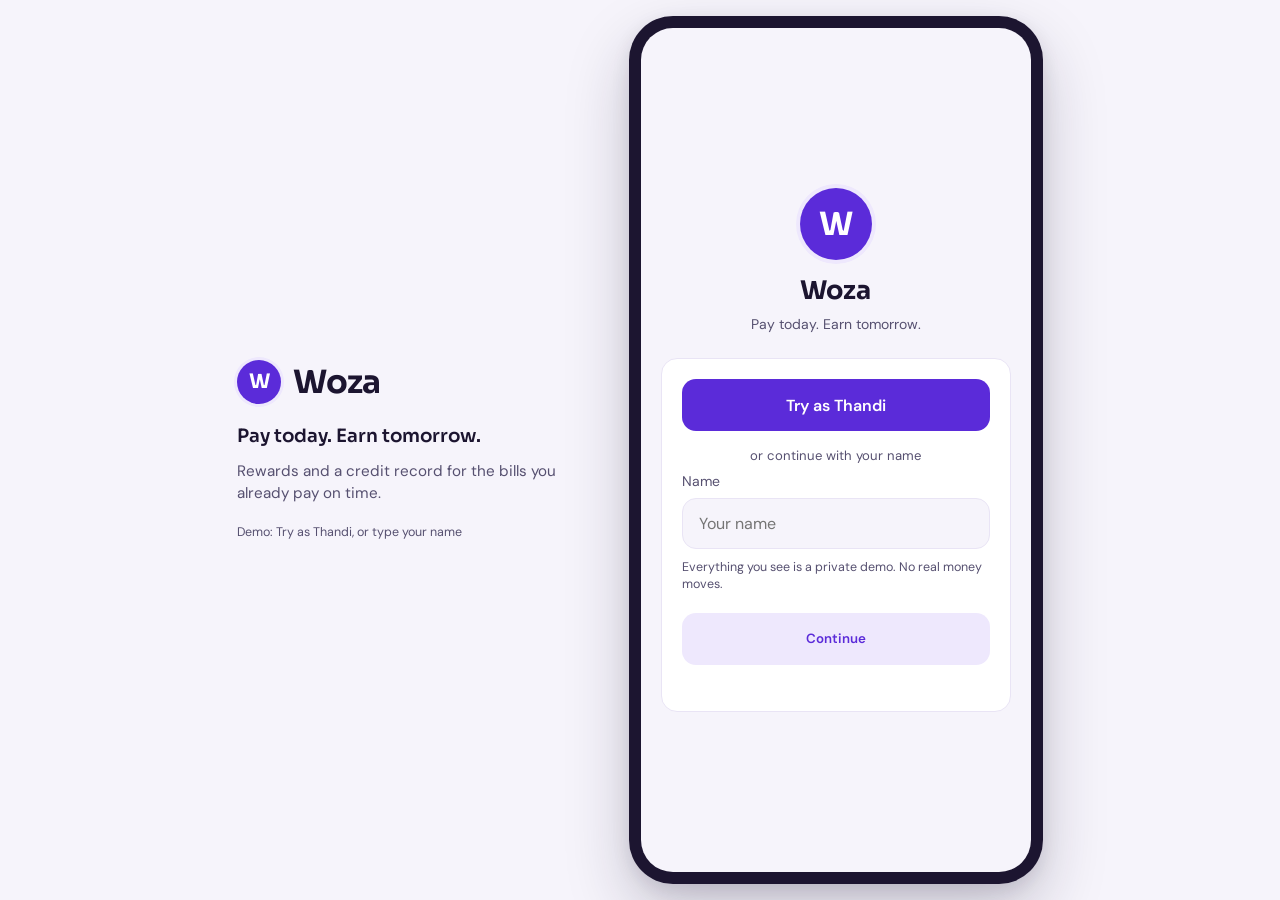
==== static/index.html @ ab36f5f5 "polish: red ticket banner for My vouchers Make redeemed rewards feel like something you want to keep" ====
<!DOCTYPE html>
<html lang="en">
<head>
  <meta charset="UTF-8" />
  <meta name="viewport" content="width=device-width, initial-scale=1, viewport-fit=cover" />
  <meta name="theme-color" content="#5B2BD9" />
  <meta name="apple-mobile-web-app-capable" content="yes" />
  <meta name="mobile-web-app-capable" content="yes" />
  <meta name="apple-mobile-web-app-status-bar-style" content="black-translucent" />
  <meta name="apple-mobile-web-app-title" content="Woza" />
  <link rel="apple-touch-icon" href="/static/icon-192.png" />
  <link rel="apple-touch-startup-image" href="/static/splash.png" />
  <title>Woza</title>
  <meta name="description" content="Rewards and a credit record for the bills you already pay on time." />
  <meta property="og:type" content="website" />
  <meta property="og:url" content="https://woza-rewards.onrender.com" />
  <meta property="og:title" content="Woza - Pay today. Earn tomorrow." />
  <meta property="og:description" content="Rewards and a credit record for the bills you already pay on time." />
  <meta property="og:image" content="https://woza-rewards.onrender.com/static/og.jpg?v=3" />
  <meta property="og:image:type" content="image/jpeg" />
  <meta property="og:image:width" content="1200" />
  <meta property="og:image:height" content="630" />
  <meta name="twitter:card" content="summary_large_image" />
  <meta name="twitter:title" content="Woza - Pay today. Earn tomorrow." />
  <meta name="twitter:description" content="Rewards and a credit record for the bills you already pay on time." />
  <meta name="twitter:image" content="https://woza-rewards.onrender.com/static/og.jpg?v=3" />
  <link rel="manifest" href="/static/manifest.json" />
  <link rel="icon" href="/static/icon.svg" type="image/svg+xml" />
  <link rel="icon" href="/static/icon-192.png" type="image/png" sizes="192x192" />
  <link rel="preconnect" href="https://fonts.googleapis.com" />
  <link rel="preconnect" href="https://fonts.gstatic.com" crossorigin />
  <link rel="stylesheet" href="https://fonts.googleapis.com/css2?family=DM+Sans:wght@400;500;600&family=Sora:wght@600;700&display=swap" media="print" onload="this.media='all'" />
  <noscript><link rel="stylesheet" href="https://fonts.googleapis.com/css2?family=DM+Sans:wght@400;500;600&family=Sora:wght@600;700&display=swap" /></noscript>
  <link rel="stylesheet" href="/static/woza-card.css?v=30" />
  <style>
    :root {
      --bg: #F6F4FB;
      --surface: #FFFFFF;
      --ink: #1C1530;
      --muted: #565070;
      --line: #E9E4F5;
      --primary: #5B2BD9;
      --primary-soft: #EEE8FD;
      --hero-from: #2A1458;
      --hero-to: #4A1FA8;
      --gold: #C9A24A;
      --verified: #1F9D63;
      --nav-h: 64px;
      --safe-b: env(safe-area-inset-bottom, 0px);
      --t-fast: 150ms;
      --t-base: 400ms;
      --t-slow: 900ms;
      --t-press: 80ms;
      --t-release: 260ms;
      --t-ripple: 450ms;
      --t-flip: 600ms;
      --t-sweep: 700ms;
      --t-score: 600ms;
      --ease-out: cubic-bezier(0.22, 1, 0.36, 1);
      --ease-in-out: cubic-bezier(0.45, 0, 0.55, 1);
      --ease-spring: cubic-bezier(0.34, 1.56, 0.64, 1);
    }
    * { box-sizing: border-box; margin: 0; padding: 0; }
    html, body { height: 100%; }
    body {
      font-family: "DM Sans", system-ui, sans-serif;
      background: var(--bg);
      color: var(--ink);
      -webkit-tap-highlight-color: transparent;
    }
    .font-num { font-family: "Sora", sans-serif; font-weight: 700; font-variant-numeric: tabular-nums; letter-spacing: -0.045em; }
    .phone {
      max-width: 390px; min-height: 100%; margin: 0 auto; position: relative;
      padding-bottom: calc(var(--nav-h) + var(--safe-b) + 12px);
    }
    .hidden { display: none !important; }
    button { font-family: inherit; cursor: pointer; border: none; background: none; color: inherit; }
    .screen { padding: 20px 20px 8px; }
    .section { margin-bottom: 24px; }
    .login-wrap {
      min-height: 100vh; display: flex; flex-direction: column; justify-content: center;
      padding: 32px 20px; max-width: 390px; margin: 0 auto;
    }
    .login-card {
      background: var(--surface); border-radius: 16px; padding: 20px;
      border: 1px solid var(--line);
    }
    label { display: block; font-size: 0.875rem; color: var(--muted); margin-bottom: 8px; }
    input[type=tel], input[type=number], input[type=text] {
      width: 100%; padding: 14px 16px; border-radius: 14px;
      border: 1px solid var(--line); background: var(--bg); color: var(--ink);
      font-size: 1rem; font-family: inherit;
    }
    .login-brand { text-align: center; margin-bottom: 8px; }
    .login-mark {
      width: 72px; height: 72px; border-radius: 50%;
      background: var(--primary); color: #fff;
      display: flex; align-items: center; justify-content: center;
      margin: 0 auto 14px;
      box-shadow: 0 0 0 4px var(--primary-soft);
    }
    .login-mark span {
      font-family: "Sora", sans-serif; font-weight: 700; font-size: 2rem; line-height: 1;
    }
    .login-wordmark {
      font-family: "Sora", sans-serif; font-weight: 700; font-size: 1.6rem;
    }
    .login-slogan { text-align: center; }
    .btn-primary {
      width: 100%; height: 52px; margin-top: 12px;
      background: var(--primary); color: #fff; border-radius: 14px;
      font-weight: 600; font-size: 1rem;
    }
    .btn-primary:disabled { opacity: 0.45; pointer-events: none; }
    .btn-primary:active, .btn-primary.is-press { background: #5428C8; }
    .btn-secondary {
      width: 100%; height: 52px; margin-top: 10px;
      background: var(--primary-soft); color: var(--primary);
      border-radius: 14px; font-weight: 600;
    }
    .btn-row-pay {
      width: auto; min-width: 72px; height: 52px; margin-top: 0;
      padding: 0 16px; font-size: 0.88rem; white-space: nowrap;
    }
    .err { color: #dc2626; font-size: 0.85rem; margin-top: 10px; min-height: 1.2em; }

    .home-brand { margin-bottom: 16px; }
    .home-wordmark { font-family: "Sora", sans-serif; font-weight: 700; font-size: 1.35rem; color: var(--ink); }
    .home-tagline { font-size: 0.875rem; color: var(--muted); margin-top: 4px; }
    .home-head { display: flex; align-items: flex-start; justify-content: space-between; gap: 12px; }
    .home-head .page-title { flex: 1; min-width: 0; }
    .home-gear {
      width: 44px; height: 44px; border-radius: 12px; flex-shrink: 0;
      background: var(--surface); border: 1px solid var(--line);
      display: flex; align-items: center; justify-content: center;
    }
    .home-gear svg { width: 20px; height: 20px; stroke: var(--ink); fill: none; stroke-width: 2; }
    .home-status {
      color: var(--verified); font-weight: 600; font-size: 0.88rem;
      text-align: center; margin-top: 12px; line-height: 1.35;
    }
    .home-status.is-nudge {
      color: var(--gold); width: 100%; background: none; border: none;
      padding: 8px 0; min-height: 44px; font: inherit; font-weight: 600; font-size: 0.88rem;
    }
    .streak-dots {
      display: flex; justify-content: center; align-items: center; flex-wrap: wrap;
      gap: 6px; margin-top: 4px; font-size: 0.78rem; font-weight: 600;
    }
    .streak-dot-item { display: inline-flex; align-items: center; gap: 5px; white-space: nowrap; }
    .streak-pip {
      width: 10px; height: 10px; border-radius: 50%; flex-shrink: 0;
      border: 2px solid var(--primary-soft); background: var(--surface); box-sizing: border-box;
    }
    .streak-dot-item.reached .streak-pip {
      background: var(--primary); border-color: var(--primary);
    }
    .streak-sep { color: var(--muted); font-weight: 500; }
    .month-bills {
      display: grid; grid-template-columns: 1fr 1fr 1fr; gap: 8px;
      margin: 12px 0;
    }
    .month-bill { text-align: center; min-width: 0; }
    .month-bill .icon-wrap { margin: 0 auto 6px; }
    .month-bill .row-title { font-size: 0.82rem; }
    .month-bill .font-num { font-size: 0.88rem; margin-top: 2px; }
    .login-or {
      text-align: center; color: var(--muted); font-size: 0.82rem;
      margin: 16px 0 8px;
    }
    .rewards-pts { font-size: 1.6rem; line-height: 1.15; letter-spacing: -0.045em; }
    .rewards-worth { margin-top: 4px; }
    .rewards-cash { margin-top: 8px; font-size: 0.78rem; }
    .cat-grid { display: grid; grid-template-columns: 1fr 1fr; gap: 12px; }
    .cat-tile {
      display: block; width: 100%; text-align: left;
      background: var(--surface); border: 1px solid var(--line); border-radius: 16px;
      padding: 0; overflow: hidden;
    }
    .cat-photo {
      display: block; position: relative;
      width: 100%; aspect-ratio: 4 / 3;
      background-color: #3A2468;
      background-size: cover; background-position: center;
    }
    .cat-photo::after {
      content: ""; position: absolute; inset: 0;
      background: linear-gradient(to top, rgba(28, 21, 48, 0.92) 0%, rgba(28, 21, 48, 0.55) 40%, rgba(28, 21, 48, 0.12) 68%, transparent 82%);
    }
    .cat-copy {
      position: absolute; left: 0; right: 0; bottom: 0; z-index: 1;
      display: flex; flex-direction: column; align-items: flex-start; gap: 2px;
      padding: 12px 12px 11px;
    }
    .cat-tile .row-title {
      display: block; font-weight: 700; font-size: 0.88rem; color: #fff;
      line-height: 1.2; text-shadow: 0 1px 8px rgba(28, 21, 48, 0.45);
    }
    .cat-tile .row-sub {
      display: block; font-weight: 500; font-size: 0.7rem; color: #fff; opacity: 0.95;
      line-height: 1.25; text-shadow: 0 1px 6px rgba(28, 21, 48, 0.4);
    }
    .reward-carousel {
      display: flex; gap: 12px; overflow-x: auto; scroll-snap-type: x mandatory;
      padding: 4px 2px 10px; margin: 0 -4px;
    }
    .reward-card {
      flex: 0 0 78%; scroll-snap-align: start;
      background: var(--bg); border: 1px solid var(--line); border-radius: 16px;
      padding: 14px;
    }
    .reward-photo {
      height: 88px; border-radius: 12px; margin-bottom: 10px;
      background-color: #3A2468;
      background-size: cover; background-position: center;
    }
    .reward-cost { font-size: 0.78rem; color: var(--muted); margin: 6px 0 10px; }
    .voucher-banner {
      position: relative;
      background:
        repeating-linear-gradient(-18deg, transparent, transparent 11px, rgba(255,255,255,0.05) 11px, rgba(255,255,255,0.05) 12px),
        linear-gradient(145deg, #E11D48 0%, #BE123C 58%, #9F1239 100%);
      color: #fff;
      border-radius: 16px;
      padding: 16px 18px 14px;
      margin-bottom: 24px;
      overflow: hidden;
      box-shadow: 0 10px 24px rgba(159, 18, 57, 0.22);
    }
    .voucher-banner::before,
    .voucher-banner::after {
      content: "";
      position: absolute;
      top: 26px;
      width: 18px;
      height: 18px;
      background: var(--bg);
      border-radius: 50%;
    }
    .voucher-banner::before { left: -9px; }
    .voucher-banner::after { right: -9px; }
    .voucher-banner-head {
      display: flex; align-items: center; justify-content: space-between; gap: 12px;
    }
    .voucher-banner h3 {
      font-family: "Sora", sans-serif; font-weight: 700; font-size: 1.05rem;
      letter-spacing: -0.02em; margin: 0; color: #fff;
    }
    .voucher-stamp {
      width: 36px; height: 36px; border-radius: 10px; flex-shrink: 0;
      display: grid; place-items: center;
      background: rgba(255,255,255,0.16);
      box-shadow: inset 0 0 0 1px rgba(255,255,255,0.22);
    }
    .voucher-stamp svg {
      width: 20px; height: 20px; stroke: #fff; fill: none; stroke-width: 2;
    }
    .voucher-count {
      min-width: 28px; height: 28px; padding: 0 8px; border-radius: 99px;
      display: grid; place-items: center;
      background: #FFF7F2; color: #9F1239;
      font-family: "Sora", sans-serif; font-weight: 700; font-size: 0.82rem;
    }
    .voucher-dash {
      border: 0; height: 0;
      border-top: 1.5px dashed rgba(255,255,255,0.38);
      margin: 12px 4px 12px;
    }
    .voucher-empty {
      border: 1.5px dashed rgba(255,255,255,0.45);
      border-radius: 12px;
      padding: 14px 12px;
      text-align: center;
      font-size: 0.82rem;
      line-height: 1.35;
      color: rgba(255,255,255,0.92);
      background: rgba(255,255,255,0.08);
    }
    .voucher-row {
      background: #FFF7F2;
      color: var(--ink);
      border-radius: 12px;
      padding: 12px 14px;
      margin-top: 8px;
    }
    .voucher-row:first-of-type { margin-top: 0; }
    .voucher-row .row-title { color: var(--ink); font-weight: 700; }
    .voucher-row .row-sub { color: #7A3A3A; }
    .voucher-row .voucher-code {
      font-family: "Sora", sans-serif; font-weight: 700; font-size: 0.92rem;
      letter-spacing: 0.08em; color: #9F1239; margin-top: 4px;
    }
    .gold-perks { font-size: 0.82rem; line-height: 1.4; }
    .forecast-hero { text-align: center; padding: 20px 16px 16px; }
    .forecast-ring {
      width: 148px; height: 148px; border-radius: 50%;
      display: flex; flex-direction: column; align-items: center; justify-content: center;
      margin: 0 auto 12px; position: relative;
    }
    .forecast-ring svg { position: absolute; inset: 0; width: 148px; height: 148px; }
    .forecast-ring .score-track, .forecast-ring .score-fill { stroke-width: 8; }
    .forecast-ring .score-fill {
      stroke-dasharray: 389.56; stroke-dashoffset: var(--forecast-offset, 23.37);
      transform: rotate(-90deg); transform-origin: 74px 74px;
    }
    .forecast-ring-text { position: relative; z-index: 1; text-align: center; }
    .forecast-ring strong { font-family: "Sora", sans-serif; font-size: 2rem; font-variant-numeric: tabular-nums; letter-spacing: -0.045em; line-height: 1; }
    .forecast-ring em { font-style: normal; font-size: 0.72rem; color: var(--muted); display: block; margin-top: 4px; }
    .forecast-hero-line { font-family: "Sora", sans-serif; font-weight: 600; font-size: 1.02rem; margin-top: 4px; }
    .forecast-status { text-align: center; font-size: 0.92rem; font-weight: 600; margin: -8px 0 16px; }
    .forecast-bill .row-title { display: flex; justify-content: space-between; gap: 8px; align-items: baseline; }
    .forecast-pct { font-family: "Sora", sans-serif; font-weight: 700; color: var(--primary); white-space: nowrap; letter-spacing: -0.045em; }
    .forecast-disclosure { font-size: 0.72rem; color: var(--muted); line-height: 1.4; margin-top: 8px; margin-bottom: 20px; text-align: center; }

    .debit-label { font-size: 0.72rem; color: var(--muted); margin-top: 3px; font-weight: 500; line-height: 1.35; word-break: break-word; }

    .panel {
      background: var(--surface); border-radius: 16px; border: 1px solid var(--line);
      padding: 16px; margin-bottom: 24px;
    }
    .panel h3 { font-family: "Sora", sans-serif; font-weight: 600; font-size: 0.95rem; margin-bottom: 8px; }
    .muted, .row-sub, .gold-perks, .home-status, .page-sub, .forecast-disclosure, .debit-label, .rewards-worth, .rewards-cash {
      text-wrap: pretty;
    }
    .muted { color: var(--muted); font-size: 0.875rem; line-height: 1.45; }
    .tier-ladder { margin-top: 4px; max-width: 100%; overflow: hidden; }
    .tier-ladder-rail {
      position: relative; height: 52px; margin: 0 7px 6px;
    }
    .tier-ladder-track {
      position: absolute; left: 0; right: 0; top: 18px; height: 6px;
      background: var(--primary-soft); border-radius: 99px;
    }
    .tier-ladder-fill {
      position: absolute; left: 0; right: 0; top: 18px; height: 6px;
      background: var(--primary); border-radius: 99px;
      transform: scaleX(var(--fill-to, 0.75));
      transform-origin: left center;
    }
    .tier-stop {
      position: absolute; top: 8px; transform: translateX(-50%);
      display: flex; flex-direction: column; align-items: center; z-index: 2;
    }
    .tier-dot {
      width: 22px; height: 22px; border-radius: 50%; display: flex; align-items: center; justify-content: center;
      font-size: 0.65rem; font-weight: 700; line-height: 1; box-sizing: border-box;
    }
    .tier-stop.reached .tier-dot {
      background: var(--primary); color: #fff; border: 2px solid var(--primary);
    }
    .tier-stop.gold.reached .tier-dot {
      box-shadow: 0 0 0 2px var(--gold);
    }
    .tier-stop.black:not(.reached) .tier-dot {
      background: var(--surface); border: 2px solid var(--primary-soft); color: transparent;
    }
    .tier-you {
      position: absolute; top: 0; transform: translateX(-50%); z-index: 3;
      font-size: 0.62rem; font-weight: 600; color: var(--ink); white-space: nowrap;
      background: var(--surface); border: 1px solid var(--line); border-radius: 6px; padding: 2px 5px;
    }
    .tier-you::after {
      content: ""; position: absolute; left: 50%; bottom: -4px; transform: translateX(-50%);
      border: 4px solid transparent; border-top-color: var(--line);
    }
    .tier-ladder-labels {
      display: grid; grid-template-columns: 1fr 1fr 1fr; gap: 4px;
      text-align: center; font-size: 0.72rem; font-weight: 600; color: var(--ink);
      white-space: nowrap;
    }
    .tier-ladder-subs {
      display: grid; grid-template-columns: 1fr 1fr 1fr; gap: 4px;
      text-align: center; font-size: 0.62rem; color: var(--muted); margin-top: 2px;
      white-space: nowrap;
    }
    .tier-ladder-caption {
      margin-top: 10px; font-size: 0.72rem; font-weight: 500; color: var(--muted);
      text-align: center;
    }
    .row-value { font-weight: 700; font-size: 0.92rem; margin-top: 2px; line-height: 1.35; word-break: break-word; }
    .row-rate { font-size: 0.72rem; color: var(--muted); margin-top: 2px; }
    .score-row { display: flex; gap: 14px; align-items: center; }
    .score-ring {
      width: 64px; height: 64px; border-radius: 50%;
      display: flex; flex-direction: column; align-items: center; justify-content: center; flex-shrink: 0;
      position: relative;
    }
    .score-ring svg { position: absolute; inset: 0; width: 64px; height: 64px; }
    .score-track { fill: none; stroke: var(--primary-soft); stroke-width: 4; }
    .score-fill {
      fill: none; stroke: var(--primary); stroke-width: 4; stroke-linecap: round;
      stroke-dasharray: 169.65; stroke-dashoffset: var(--score-offset, 21.54);
      transform: rotate(-90deg); transform-origin: 32px 32px;
    }
    .score-ring-text { position: relative; z-index: 1; text-align: center; }
    .score-ring strong { font-family: "Sora", sans-serif; font-size: 1.1rem; font-variant-numeric: tabular-nums; }
    .score-ring em { font-style: normal; font-size: 0.65rem; color: var(--muted); display: block; }

    .group-list { background: var(--surface); border-radius: 16px; border: 1px solid var(--line); overflow: hidden; }
    .group-row {
      display: flex; align-items: flex-start; gap: 10px;
      padding: 14px 16px; border-bottom: 1px solid var(--line); width: 100%; text-align: left;
      box-sizing: border-box; max-width: 100%;
    }
    .group-row .icon-wrap { flex-shrink: 0; }
    .group-row .row-text { flex: 1; min-width: 0; }
    .group-row .row-action { flex-shrink: 0; align-self: center; }
    .group-row:last-child { border-bottom: none; }
    .icon-wrap {
      width: 40px; height: 40px; border-radius: 12px; background: var(--primary-soft);
      display: flex; align-items: center; justify-content: center;
    }
    .icon-wrap svg { width: 20px; height: 20px; stroke: var(--primary); fill: none; stroke-width: 2; }
    .row-title { font-weight: 600; font-size: 0.92rem; }
    .row-sub { font-size: 0.78rem; color: var(--muted); margin-top: 2px; line-height: 1.35; word-break: break-word; }
    .row-was { text-decoration: line-through; color: var(--muted); margin-right: 6px; }
    .row-now { color: var(--verified); font-weight: 600; }
    .row-points { font-size: 0.78rem; color: var(--primary); font-weight: 600; margin-top: 4px; line-height: 1.35; word-break: break-word; }
    .bureau-row { display: flex; gap: 8px; align-items: flex-start; margin-top: 10px; font-size: 0.82rem; color: var(--muted); }
    .bureau-row.section { margin-top: 0; margin-bottom: 16px; }
    .bureau-row svg { width: 18px; height: 18px; stroke: var(--primary); flex-shrink: 0; margin-top: 1px; }
    .page-title, .page-sub { padding-left: 0; margin-left: 0; }
    .chevron { width: 20px; height: 20px; stroke: var(--muted); flex-shrink: 0; }
    .avatar-init {
      width: 72px; height: 72px; margin: 0 auto 12px; border-radius: 50%;
      background: var(--primary-soft); color: var(--primary);
      font-family: "Sora", sans-serif; font-weight: 700; font-size: 1.25rem;
      display: flex; align-items: center; justify-content: center;
    }
    .linked-row {
      width: 100%; text-align: left; padding: 14px 16px; border-bottom: 1px solid var(--line);
      display: block;
    }
    .badge-unverified { background: #FEE2E2; color: #B91C1C; }
    .badge {
      font-size: 0.72rem; font-weight: 600; padding: 5px 8px; border-radius: 8px;
      white-space: nowrap;
    }
    .badge-due { background: var(--primary-soft); color: var(--primary); }
    .badge-paid { background: rgba(31, 157, 99, 0.12); color: var(--verified); }
    .badge-debit { background: var(--bg); color: var(--muted); font-weight: 500; }

    .page-title { font-family: "Sora", sans-serif; font-weight: 700; font-size: 1.35rem; margin-bottom: 4px; }
    .page-sub { color: var(--muted); font-size: 0.88rem; margin-bottom: 20px; }
    .pay-banner .big { font-family: "Sora", sans-serif; font-size: 1.5rem; font-weight: 700; margin: 4px 0; letter-spacing: -0.045em; }

    .nav {
      position: fixed; bottom: 0; left: 50%; transform: translateX(-50%);
      width: 100%; max-width: 390px; height: calc(var(--nav-h) + var(--safe-b));
      padding-bottom: var(--safe-b); background: var(--surface);
      border-top: 1px solid var(--line); display: flex; align-items: center;
      z-index: 60;
    }
    .nav button {
      flex: 1; display: flex; flex-direction: column; align-items: center; justify-content: center; gap: 4px;
      font-size: 0.68rem; color: var(--muted); padding: 8px 0; min-height: 44px;
    }
    .nav button.active { color: var(--primary); }
    .nav svg { width: 22px; height: 22px; stroke: currentColor; fill: none; stroke-width: 2; }

    .tabs { display: flex; gap: 8px; margin-bottom: 16px; }
    .tab {
      flex: 1; text-align: center; padding: 10px; border-radius: 99px; font-size: 0.82rem; font-weight: 600;
      color: var(--muted); background: var(--surface); border: 1px solid var(--line);
      min-height: 44px;
    }
    .tab.active { background: var(--primary); color: #fff; border-color: var(--primary); }

    .sheet-backdrop {
      position: fixed; inset: 0; background: rgba(28, 21, 48, 0.45); z-index: 200;
      opacity: 0; pointer-events: none; transition: opacity 0.2s;
    }
    .sheet-backdrop.open { opacity: 1; pointer-events: auto; }
    .sheet {
      position: fixed; left: 50%; transform: translate(-50%, 100%); bottom: 0;
      width: 100%; max-width: 390px; background: var(--surface);
      border-radius: 20px 20px 0 0; padding: 20px 20px calc(24px + var(--safe-b));
      z-index: 210; transition: transform 0.25s ease; border-top: 1px solid var(--line);
      visibility: hidden; pointer-events: none;
      max-height: calc(100dvh - 12px); overflow-y: auto;
    }
    .sheet.open { transform: translate(-50%, 0); visibility: visible; pointer-events: auto; }
    .sheet h3 { font-family: "Sora", sans-serif; font-weight: 600; font-size: 1.1rem; margin-bottom: 12px; }
    .sheet-actions { display: flex; flex-direction: column; gap: 10px; margin-top: 16px; }
    .sheet-actions .btn-primary { margin-top: 0; }
    .redeem-chips { display: flex; gap: 8px; margin-top: 10px; }
    .redeem-chip {
      padding: 8px 14px; border-radius: 99px; font-size: 0.82rem; font-weight: 600;
      border: 1px solid var(--line); background: var(--bg); color: var(--ink);
    }
    .redeem-chip.active { background: var(--primary-soft); color: var(--primary); border-color: var(--primary); }
    .sheet-value { font-weight: 700; font-size: 1.05rem; margin: 4px 0 12px; line-height: 1.35; }
    .launch-bill {
      display: flex; align-items: flex-start; gap: 10px;
      padding: 14px 16px; border-bottom: 1px solid var(--line);
    }
    .launch-bill:last-child { border-bottom: none; }
    .launch-bill .row-text { flex: 1; min-width: 0; }
    .toast {
      position: fixed; left: 50%; bottom: calc(var(--nav-h) + var(--safe-b) + 12px);
      transform: translateX(-50%) translateY(8px);
      background: var(--ink); color: #fff; padding: 12px 18px; border-radius: 12px;
      font-size: 0.85rem; z-index: 180; opacity: 0; pointer-events: none;
      max-width: calc(100% - 40px); width: max-content;
      transition: opacity 0.2s ease-out, transform 0.2s ease-out;
    }
    .toast.show { opacity: 1; transform: translateX(-50%) translateY(0); }
    .streak-moment {
      position: fixed; left: 50%; top: 0; transform: translateX(-50%);
      width: 100%; max-width: 390px; height: 100%;
      z-index: 190; pointer-events: none;
      display: none; align-items: center; justify-content: center;
      background: rgba(28, 21, 48, 0.22);
    }
    .streak-moment.show { display: flex; }
    .streak-moment-line {
      color: #fff; font-size: 1.4rem; text-align: center; padding: 0 24px;
      letter-spacing: -0.04em; text-shadow: 0 2px 16px rgba(28, 21, 48, 0.45);
    }
    .streak-moment-burst i {
      position: absolute; top: 36%; left: 50%;
      width: 7px; height: 7px; border-radius: 50%;
      animation: confettiBurst 1.15s var(--ease-out) var(--d, 0ms) both;
    }
    @keyframes confettiBurst {
      from { transform: translate(-50%, 0) scale(1); opacity: 1; }
      to { transform: translate(var(--x, 0px), 130px) scale(0.55); opacity: 0; }
    }
    .busy { pointer-events: none; opacity: 0.85; }
    .benefit-line { padding: 12px 0; border-bottom: 1px solid var(--line); font-size: 0.88rem; }
    .benefit-line:last-child { border-bottom: none; }
    .timeline h4 { font-size: 0.88rem; margin-bottom: 8px; font-weight: 600; }
    .progress-item + .progress-item { border-top: 1px solid var(--line); }
    .progress-head {
      width: 100%; display: flex; align-items: center; gap: 10px;
      padding: 12px 0; text-align: left; min-height: 44px;
    }
    .progress-head .row-text { flex: 1; min-width: 0; }
    .progress-head .chevron { transition: transform 0.2s ease; }
    .progress-item.open .chevron { transform: rotate(90deg); }
    .cal-caption { font-size: 0.72rem; color: var(--muted); margin: 0 0 8px 50px; }
    .cal-grid {
      display: grid; grid-template-columns: repeat(4, 1fr); gap: 6px;
      margin: 0 0 12px 50px;
    }
    .cal-cell {
      background: var(--bg); border-radius: 10px; padding: 8px 4px; text-align: center;
    }
    .cal-cell .mo { display: block; font-size: 0.65rem; color: var(--muted); font-weight: 600; }
    .cal-cell .mark { display: block; margin-top: 2px; font-size: 0.95rem; font-weight: 700; line-height: 1; }
    .cal-cell.paid .mark { color: var(--verified); }
    .cal-cell.due .mark { color: var(--primary); }
    .cal-cell.grace .mark { color: var(--gold); }
    .cal-cell.missed .mark { color: #b91c1c; }
    .tap-press { transition: transform var(--t-press) ease-out; }
    .is-press { transform: scale(0.96); }
    .is-release { transition: transform var(--t-release) var(--ease-spring); transform: scale(1); }
    .btn-primary { position: relative; overflow: hidden; }
    .btn-ripple {
      position: absolute; border-radius: 50%; pointer-events: none;
      background: rgba(255, 255, 255, 0.25);
      transform: translate(-50%, -50%) scale(0);
      animation: ripple var(--t-ripple) ease-out forwards;
    }
    @keyframes ripple {
      to { transform: translate(-50%, -50%) scale(12); opacity: 0; }
    }
    #appView .screen { transition: opacity var(--t-fast) ease-out; }
    #appView .screen.tab-enter { opacity: 0; }
    #appView .screen.tab-leave {
      position: absolute; left: 0; right: 0; top: 0; width: 100%;
      pointer-events: none;
    }
    #appView .screen.tab-leave-active { opacity: 0; }
    .sheet-check { width: 56px; height: 56px; display: block; margin: 0 auto 12px; color: var(--verified); }
    .sheet-check-mark {
      fill: none; stroke: currentColor; stroke-width: 3; stroke-linecap: round; stroke-linejoin: round;
      stroke-dasharray: 36; stroke-dashoffset: 36;
      animation: drawCheck 400ms var(--ease-out) forwards;
    }
    @keyframes drawCheck { to { stroke-dashoffset: 0; } }

    .home-intro .card-flip {
      animation: rise16 var(--t-base) var(--ease-out) both;
    }
    .home-intro .mem-sweep {
      animation: sweep var(--t-sweep) var(--ease-out) 300ms both;
    }
    .home-intro .tier-ladder-fill {
      animation: fillGrow var(--t-slow) var(--ease-in-out) 450ms both;
    }
    .home-intro .tier-stop.reached .tier-dot {
      animation: checkPop 250ms var(--ease-spring) calc(450ms + var(--t-slow) * var(--pop-at, 0.25)) both;
    }
    .home-intro .tier-you {
      opacity: 0;
      animation: fadeIn var(--t-base) var(--ease-out) calc(450ms + var(--t-slow) * 0.75) both;
    }
    .home-intro .score-fill {
      animation: scoreDraw var(--t-score) var(--ease-out) 650ms both;
    }
    .home-intro .streak-ring .score-fill {
      animation: streakDraw var(--t-score) var(--ease-out) both;
    }
    .home-intro .score-ring em {
      opacity: 0;
      animation: fadeIn var(--t-fast) ease-out calc(650ms + var(--t-score)) both;
    }
    .home-intro .bill-row {
      opacity: 0;
      transform: translateY(8px);
      animation: rise8 var(--t-base) var(--ease-out) calc(650ms + var(--i, 0) * 60ms) both;
    }
    @keyframes rise16 {
      from { opacity: 0; transform: translateY(16px); }
      to { opacity: 1; transform: translateY(0); }
    }
    @keyframes rise8 {
      from { opacity: 0; transform: translateY(8px); }
      to { opacity: 1; transform: translateY(0); }
    }
    @keyframes fadeIn { from { opacity: 0; } to { opacity: 1; } }
    @keyframes sweep {
      from { transform: translateX(-120%); opacity: 1; }
      to { transform: translateX(120%); opacity: 1; }
    }
    @keyframes fillGrow {
      from { transform: scaleX(0); }
      to { transform: scaleX(var(--fill-to, 0.75)); }
    }
    @keyframes checkPop {
      0% { transform: scale(0); }
      70% { transform: scale(1.15); }
      100% { transform: scale(1); }
    }
    @keyframes scoreDraw {
      from { stroke-dashoffset: 169.65; }
      to { stroke-dashoffset: var(--score-offset, 21.54); }
    }
    @keyframes streakDraw {
      from { stroke-dashoffset: 389.56; }
      to { stroke-dashoffset: var(--forecast-offset, 97.39); }
    }

    @media (prefers-reduced-motion: reduce) {
      .home-intro .card-flip,
      .home-intro .mem-sweep,
      .home-intro .tier-ladder-fill,
      .home-intro .tier-stop.reached .tier-dot,
      .home-intro .tier-you,
      .home-intro .score-fill,
      .home-intro .streak-ring .score-fill,
      .home-intro .score-ring em,
      .home-intro .bill-row,
      .sheet-check-mark,
      .btn-ripple,
      .streak-moment-burst i { animation: none !important; }
      .home-intro .card-flip,
      .home-intro .tier-you,
      .home-intro .score-ring em,
      .home-intro .bill-row { opacity: 1 !important; transform: none !important; }
      .home-intro .tier-ladder-fill { transform: scaleX(var(--fill-to, 0.75)) !important; }
      .home-intro .score-fill { stroke-dashoffset: var(--score-offset, 21.54) !important; }
      .home-intro .streak-ring .score-fill { stroke-dashoffset: var(--forecast-offset, 97.39) !important; }
      .sheet-check-mark { stroke-dashoffset: 0 !important; }
      .is-press, .is-release, .tap-press { transform: none !important; transition: none !important; }
      #appView .screen { transition: none !important; }
      .toast { transition: none !important; }
    }
    .profile-actions { margin-top: 20px; display: grid; grid-template-columns: 1fr 1fr; gap: 10px; }
    .profile-actions a, .profile-actions button {
      display: block; width: 100%; height: 48px; line-height: 48px; border-radius: 14px;
      text-align: center; text-decoration: none; font-weight: 600; margin-top: 0; padding: 0;
    }
    .profile-actions a { background: var(--primary-soft); color: var(--primary); }
    .profile-actions .danger { background: #fff; color: #b91c1c; border: 1px solid #fecaca; }
    .login-privacy {
      font-size: 0.78rem;
      color: var(--muted);
      margin-top: 10px;
      line-height: 1.35;
    }
    .name-hint { margin-top: 10px; display: flex; flex-wrap: wrap; gap: 8px; }
    .name-chip {
      padding: 8px 14px; border-radius: 99px; font-size: 0.82rem; font-weight: 600;
      border: 1px solid var(--line); background: var(--bg); color: var(--primary);
    }
    .demo-note { font-size: 0.78rem; color: var(--muted); text-align: center; margin-top: 16px; }
    @media (prefers-reduced-motion: reduce) {
      .mem-points { transition: none !important; }
    }

    .desk-aside { display: none; }
    .desk-stage, .phone-frame, .phone-screen { display: contents; }

    @media (min-width: 600px) and (max-width: 900px) {
      .login-wrap, .phone { width: 390px; max-width: 390px; margin-left: auto; margin-right: auto; }
    }

    @media (min-width: 901px) {
      html, body { overflow: hidden; height: 100%; }
      .desk-stage {
        display: flex; align-items: center; justify-content: center;
        gap: clamp(24px, 4vw, 56px); height: 100%;
        padding: 24px clamp(20px, 4vw, 48px); overflow: hidden;
      }
      .desk-aside {
        display: block; flex: 0 1 340px; min-width: 200px; max-width: 360px;
      }
      .desk-brand { display: flex; align-items: center; gap: 12px; margin-bottom: 20px; }
      .desk-monogram {
        width: 44px; height: 44px; border-radius: 50%;
        background: var(--primary); color: #fff;
        display: flex; align-items: center; justify-content: center; flex-shrink: 0;
        box-shadow: 0 0 0 3px var(--primary-soft);
      }
      .desk-monogram span {
        font-family: "Sora", sans-serif; font-weight: 700; font-size: 1.25rem; line-height: 1;
      }
      .desk-wordmark {
        font-family: "Sora", sans-serif; font-weight: 700; font-size: 2rem; letter-spacing: -0.02em;
      }
      .desk-slogan {
        font-family: "Sora", sans-serif; font-weight: 600; font-size: 1.15rem;
        line-height: 1.35; margin-bottom: 12px;
      }
      .desk-line { color: var(--muted); font-size: 0.95rem; line-height: 1.45; }
      .desk-hint { margin-top: 20px; font-size: 0.78rem; color: var(--muted); }
      .phone-frame {
        display: block; flex-shrink: 0; box-sizing: content-box;
        width: 390px; height: 844px; padding: 12px;
        background: #1C1530; border-radius: 44px;
        box-shadow: 0 28px 64px rgba(28, 21, 48, 0.22), 0 6px 18px rgba(28, 21, 48, 0.1);
        zoom: min(1, (100dvh - 40px) / 868);
      }
      .phone-screen {
        display: block; position: relative; isolation: isolate;
        width: 390px; height: 844px; overflow: hidden;
        background: var(--bg); border-radius: 32px;
      }
      .login-wrap {
        min-height: 100%; height: 100%; max-width: none; width: 100%;
        overflow-x: hidden; overflow-y: auto;
      }
      .phone {
        max-width: none; width: 100%; height: 100%; min-height: 0;
        overflow: hidden; padding-bottom: 0;
      }
      .phone .screen {
        height: 100%; overflow-x: hidden; overflow-y: auto;
        padding-bottom: calc(var(--nav-h) + 16px);
      }
      .nav {
        position: absolute; left: 0; right: 0; bottom: 0;
        transform: none; width: 100%; max-width: none;
        border-radius: 0 0 32px 32px;
      }
      .sheet {
        left: 0; width: 100%; max-width: none;
        transform: translateY(100%);
      }
      .sheet.open { transform: translateY(0); }
      .phone-screen .screen,
      .phone-screen .login-wrap {
        scrollbar-width: thin;
        scrollbar-color: rgba(107, 100, 133, 0.4) transparent;
      }
      .phone-screen .screen::-webkit-scrollbar,
      .phone-screen .login-wrap::-webkit-scrollbar {
        width: 5px;
      }
      .phone-screen .screen::-webkit-scrollbar-track,
      .phone-screen .login-wrap::-webkit-scrollbar-track {
        background: transparent;
      }
      .phone-screen .screen::-webkit-scrollbar-thumb,
      .phone-screen .login-wrap::-webkit-scrollbar-thumb {
        background: rgba(107, 100, 133, 0.4);
        border-radius: 99px;
        border: none;
      }
    }
  </style>
</head>
<body>
  <div class="desk-stage">
    <aside class="desk-aside">
      <div class="desk-brand">
        <div class="desk-monogram" aria-hidden="true"><span>W</span></div>
        <span class="desk-wordmark">Woza</span>
      </div>
      <p class="desk-slogan">Pay today. Earn tomorrow.</p>
      <p class="desk-line">Rewards and a credit record for the bills you already pay on time.</p>
      <p class="desk-hint">Demo: Try as Thandi, or type your name</p>
    </aside>
    <div class="phone-frame">
      <div class="phone-screen">
  <div id="loginView" class="login-wrap">
    <div class="login-brand">
      <div class="login-mark" aria-hidden="true"><span>W</span></div>
      <h1 class="login-wordmark">Woza</h1>
    </div>
    <p class="muted login-slogan" style="margin-bottom:24px">Pay today. Earn tomorrow.</p>
    <div class="login-card">
      <button type="button" class="btn-primary" id="tryThandiBtn" style="margin-top:0">Try as Thandi</button>
      <p class="login-or">or continue with your name</p>
      <label for="displayName">Name</label>
      <input id="displayName" type="text" placeholder="Your name" autocomplete="name" />
      <p class="login-privacy">Everything you see is a private demo. No real money moves.</p>
      <div class="name-hint" id="nameHint"></div>
      <button type="button" class="btn-secondary" id="loginBtn">Continue</button>
      <p class="err" id="loginErr"></p>
      <p class="muted" id="bootStatus" style="margin-top:12px;font-size:0.82rem;display:none">Connecting…</p>
    </div>
  </div>

  <div id="appView" class="phone hidden">
    <div id="screenHome" class="screen"></div>
    <div id="screenRewards" class="screen hidden"></div>
    <div id="screenPayments" class="screen hidden"></div>
    <div id="screenRecord" class="screen hidden"></div>
    <nav class="nav" id="tabNav">
      <button type="button" data-tab="home" class="active"><svg viewBox="0 0 24 24"><path d="M3 10.5L12 3l9 7.5V20a1 1 0 01-1 1h-5v-6H9v6H4a1 1 0 01-1-1v-9.5z"/></svg>Home</button>
      <button type="button" data-tab="rewards"><svg viewBox="0 0 24 24"><path d="M12 7l1.2 3.6H17l-3 2.2 1.2 3.6L12 14.2 8.8 16.4 10 11.8 7 9.6h3.8L12 7z"/><rect x="3" y="9" width="18" height="12" rx="2"/></svg>Rewards</button>
      <button type="button" data-tab="payments"><svg viewBox="0 0 24 24"><rect x="2" y="5" width="20" height="14" rx="2"/><path d="M2 10h20"/></svg>Payments</button>
      <button type="button" data-tab="record"><svg viewBox="0 0 24 24"><path d="M12 3l8 3v6c0 5-3.5 8-8 9-4.5-1-8-4-8-9V6l8-3z"/></svg>Record</button>
    </nav>
  </div>

  <div class="sheet-backdrop" id="sheetBackdrop"></div>
  <div class="sheet" id="sheet"><div id="sheetBody"></div></div>
  <div class="toast" id="toast" role="status"></div>
  <div class="streak-moment" id="streakMoment" aria-live="polite">
    <div class="streak-moment-burst" aria-hidden="true"></div>
    <p class="font-num streak-moment-line" id="streakMomentLine"></p>
  </div>
      </div>
    </div>
  </div>
  <script src="/static/qrcode.js"></script>
  <script src="/static/woza-card.js?v=30"></script>

  <script>
    const IC = {
      home: '<svg viewBox="0 0 24 24"><path d="M15 21v-8a1 1 0 0 0-1-1h-4a1 1 0 0 0-1 1v8"/><path d="M3 10a2 2 0 0 1 .709-1.528l7-5.999a2 2 0 0 1 2.582 0l7 5.999A2 2 0 0 1 21 10v9a2 2 0 0 1-2 2H5a2 2 0 0 1-2-2z"/></svg>',
      rent: '<svg viewBox="0 0 24 24"><path d="M15 21v-8a1 1 0 0 0-1-1h-4a1 1 0 0 0-1 1v8"/><path d="M3 10a2 2 0 0 1 .709-1.528l7-5.999a2 2 0 0 1 2.582 0l7 5.999A2 2 0 0 1 21 10v9a2 2 0 0 1-2 2H5a2 2 0 0 1-2-2z"/></svg>',
      utilities: '<svg viewBox="0 0 24 24"><path d="M4 14a1 1 0 0 1-.78-1.63l9.9-10.2a.5.5 0 0 1 .86.46l-1.92 6.02A1 1 0 0 0 13 10h7a1 1 0 0 1 .78 1.63l-9.9 10.2a.5.5 0 0 1-.86-.46l1.92-6.02A1 1 0 0 0 11 14z"/></svg>',
      zap: '<svg viewBox="0 0 24 24"><path d="M4 14a1 1 0 0 1-.78-1.63l9.9-10.2a.5.5 0 0 1 .86.46l-1.92 6.02A1 1 0 0 0 13 10h7a1 1 0 0 1 .78 1.63l-9.9 10.2a.5.5 0 0 1-.86-.46l1.92-6.02A1 1 0 0 0 11 14z"/></svg>',
      wifi: '<svg viewBox="0 0 24 24"><path d="M12 20h.01"/><path d="M2 8.82a15 15 0 0 1 20 0"/><path d="M5 12.859a10 10 0 0 1 14 0"/><path d="M8.5 16.429a5 5 0 0 1 7 0"/></svg>',
      fuel: '<svg viewBox="0 0 24 24"><line x1="3" x2="15" y1="22" y2="22"/><line x1="4" x2="14" y1="9" y2="9"/><path d="M14 22V4a2 2 0 0 0-2-2H6a2 2 0 0 0-2 2v18"/><path d="M14 13h2a2 2 0 0 1 2 2v2a2 2 0 0 0 2 2a2 2 0 0 0 2-2V9.83a2 2 0 0 0-.59-1.42L18 5"/></svg>',
      basket: '<svg viewBox="0 0 24 24"><path d="m15 11-1 9"/><path d="m19 11-4-7"/><path d="M2 11h20"/><path d="m3.5 11 1.6 7.4a2 2 0 0 0 2 1.6h9.8a2 2 0 0 0 2-1.6l1.7-7.4"/><path d="M4.5 15.5h15"/><path d="m5 11 4-7"/><path d="m9 11 1 9"/></svg>',
      car: '<svg viewBox="0 0 24 24"><path d="M5 13l1.6-4.2A2 2 0 018.5 7h5.2a2 2 0 011.8 1.1L17.5 13H20a1 1 0 011 1v2.5h-2.2"/><path d="M4 13H3.5A1.5 1.5 0 002 14.5V16h3"/><path d="M7 11h8"/><circle cx="7.2" cy="17.2" r="1.8"/><circle cx="16.8" cy="17.2" r="1.8"/></svg>',
      gift: '<svg viewBox="0 0 24 24"><rect x="3" y="8" width="18" height="4" rx="1"/><path d="M12 8v13"/><path d="M19 12v7a2 2 0 0 1-2 2H7a2 2 0 0 1-2-2v-7"/><path d="M7.5 8a2.5 2.5 0 0 1 0-5A4.8 8 0 0 1 12 8a4.8 8 0 0 1 4.5-5 2.5 2.5 0 0 1 0 5"/></svg>',
      landmark: '<svg viewBox="0 0 24 24"><line x1="3" x2="21" y1="22" y2="22"/><line x1="6" x2="6" y1="18" y2="11"/><line x1="10" x2="10" y1="18" y2="11"/><line x1="14" x2="14" y1="18" y2="11"/><line x1="18" x2="18" y1="18" y2="11"/><polygon points="12 2 20 7 4 7"/></svg>',
      plus: '<svg viewBox="0 0 24 24"><path d="M5 12h14"/><path d="M12 5v14"/></svg>',
      graduation: '<svg viewBox="0 0 24 24"><path d="M21.42 10.922a1 1 0 0 0-.019-1.838L12.83 5.18a2 2 0 0 0-1.66 0L2.6 9.08a1 1 0 0 0 0 1.832l8.57 3.908a2 2 0 0 0 1.66 0z"/><path d="M22 10v6"/><path d="M6 12.5V16a6 3 0 0 0 12 0v-3.5"/></svg>',
      users: '<svg viewBox="0 0 24 24"><path d="M16 21v-2a4 4 0 0 0-4-4H6a4 4 0 0 0-4 4v2"/><circle cx="9" cy="7" r="4"/><path d="M22 21v-2a4 4 0 0 0-3-3.87"/><path d="M16 3.13a4 4 0 0 1 0 7.75"/></svg>',
      heartPulse: '<svg viewBox="0 0 24 24"><path d="M2 9.5a5.5 5.5 0 0 1 9.591-3.676.56.56 0 0 0 .818 0A5.49 5.49 0 0 1 22 9.5c0 2.29-1.5 4-3 5.5l-5.492 5.313a2 2 0 0 1-3 .019L5 15c-1.5-1.5-3-3.2-3-5.5"/><path d="M3.22 13H9.5l.5-1 2 4.5 2-7 1.5 3.5h5.27"/></svg>',
      star: '<svg viewBox="0 0 24 24"><path d="M12 2l2.4 7.4H22l-6 4.6 2.3 7-6.3-4.6L5.7 21l2.3-7-6-4.6h7.6L12 2z"/></svg>',
      shield: '<svg viewBox="0 0 24 24" fill="none" stroke="currentColor" stroke-width="2"><path d="M12 3l8 3v6c0 5-3.5 8-8 9-4.5-1-8-4-8-9V6l8-3z"/><path d="M9 12l2 2 4-4"/></svg>',
      chevron: '<svg class="chevron" viewBox="0 0 24 24" fill="none" stroke="currentColor" stroke-width="2"><path d="M9 6l6 6-6 6"/></svg>',
      ticket: '<svg viewBox="0 0 24 24"><path d="M3 9a2 2 0 012-2h14a2 2 0 012 2v1.5a2 2 0 010 3V17a2 2 0 01-2 2H5a2 2 0 01-2-2v-1.5a2 2 0 010-3z"/><path d="M9 7v10"/></svg>',
    };
    const REDEEM_IC = { rent: "home", electricity: "zap", ride: "car", data: "wifi", fuel: "fuel", groceries: "basket", ebucks: "gift", cash: "landmark" };
    const LAUNCH_BILLS = [
      { title: "Fibre and Wi-Fi", icon: "wifi" },
      { title: "Insurance", icon: "shield" },
      { title: "School fees", icon: "graduation" },
      { title: "Stokvel", icon: "users" },
      { title: "Medical aid", icon: "heartPulse" },
    ];
    /* fallback if API omits it; source of truth is REDEEM_UNITS_PER_RAND in seed.py */
    const REDEEM_UNITS_FALLBACK = { electricity: 0.31, data: 0.0167, fuel: 0.045 };
    function localGreeting(name) {
      const h = new Date().getHours();
      let part = "evening";
      if (h >= 5 && h < 12) part = "morning";
      else if (h >= 12 && h < 17) part = "afternoon";
      return `Good ${part}, ${escapeHtml(String(name || "").split(" ")[0] || "")}`;
    }
    function fmtRandCents(cents) {
      const whole = Math.floor(cents / 100);
      const frac = cents % 100;
      const wholeS = fmtPts(whole);
      return frac === 0 ? `R${wholeS}` : `R${wholeS}.${String(frac).padStart(2, "0")}`;
    }

    function redeemCents(points, rate) {
      return Math.floor(points * rate);
    }

    function redeemUnits() {
      return (state && state.rewards && state.rewards.redeem_units_per_rand) || REDEEM_UNITS_FALLBACK;
    }

    function aboutUnits(rands, perRand) {
      return Math.floor(rands * perRand);
    }

    function redeemValueLine(id, points, rate) {
      if (points <= 0) return "Earn points on your bills to unlock";
      const cents = redeemCents(points, rate);
      const rands = cents / 100;
      const display = fmtRandCents(cents);
      const units = redeemUnits();
      if (id === "rent") return `${display} off rent`;
      if (id === "electricity") return `${display} of electricity, about ${aboutUnits(rands, units.electricity)} units`;
      if (id === "ride") return `${display} off a ride`;
      if (id === "data") return `${display} of data, about ${aboutUnits(rands, units.data)} GB`;
      if (id === "fuel") return `${display} of fuel, about ${aboutUnits(rands, units.fuel)} litres`;
      if (id === "groceries") return `${display} at partner stores`;
      if (id === "ebucks") return `${display} in eBucks`;
      if (id === "cash") return `${display} to your account`;
      return display;
    }

    function addBillRowHtml(i) {
      return `<button type="button" class="group-row bill-row js-add-bill" style="--i:${i}">
        <span class="icon-wrap">${IC.plus}</span>
        <div class="row-text"><div class="row-title">Add a bill</div></div>
      </button>`;
    }

    function bindAddBill(root) {
      (root || document).querySelectorAll(".js-add-bill").forEach((el) => {
        el.onclick = openAddBillSheet;
      });
    }

    function openAddBillSheet() {
      openSheet(`
        <h3>Add a bill</h3>
        <div class="group-list">
          ${LAUNCH_BILLS.map((b) => `
            <div class="launch-bill">
              <span class="icon-wrap">${IC[b.icon]}</span>
              <div class="row-text">
                <div class="row-title">${b.title}</div>
                <div class="row-sub">Available at launch</div>
              </div>
            </div>`).join("")}
        </div>`);
    }

    const SLOGAN = "Pay today. Earn tomorrow.";
    const CAL_STATUS = { paid: 1, grace: 1, due: 1, missed: 1 };
    function escapeHtml(value) {
      return String(value ?? "")
        .replace(/&/g, "&amp;")
        .replace(/</g, "&lt;")
        .replace(/>/g, "&gt;")
        .replace(/"/g, "&quot;")
        .replace(/'/g, "&#39;");
    }
    let state = null;
    let busy = false;
    let rewardsTab = "redeem";
    let recordMode = "record";
    let displayPoints = 0;
    let displayPointsInitialized = false;
    let scrollBillId = null;
    let progressOpen = 0;
    let homeIntroPlayed = false;
    let homeIntroTimers = [];
    let streakHold = null;
    let toastTimer = null;
    let forecastState = null;
    let lenderState = null;
    const SCORE_MAX = 850;
    const SCORE_C = 169.65;

    function fmtPts(n) { return (n + "").replace(/\B(?=(\d{3})+(?!\d))/g, " "); }

    function toast(msg) {
      const el = document.getElementById("toast");
      el.textContent = msg;
      el.classList.add("show");
      clearTimeout(toastTimer);
      toastTimer = setTimeout(() => el.classList.remove("show"), 2000);
    }

    function apiErrorMessage(err) {
      const m = (err && err.message) || "";
      if (err instanceof TypeError || /failed to fetch|networkerror|load failed/i.test(m)) {
        return "Cannot reach the server. On your phone use http://YOUR-PC-WIFI-IP:8000 (same Wi‑Fi as this PC).";
      }
      if (m === "Not logged in") return m;
      return m || "Something went wrong";
    }

    async function api(path, opts = {}) {
      let res;
      try {
        res = await fetch(path, {
          credentials: "same-origin",
          headers: { "Content-Type": "application/json", ...(opts.headers || {}) },
          ...opts,
        });
      } catch (err) {
        throw new Error(apiErrorMessage(err));
      }
      if (!res.ok) {
        if (res.status === 401) throw new Error("Not logged in");
        let detail = res.statusText;
        try { detail = (await res.text()) || detail; } catch { /* ignore */ }
        throw new Error(detail || res.statusText);
      }
      return res.json();
    }

    function userPoints(u) {
      return u.available_points ?? u.points ?? 0;
    }

    const STREAK_MAX = 48;
    const STREAK_C = 389.56;
    const STREAK_STOPS = [
      { name: "Silver", at: 12 },
      { name: "Gold", at: 24 },
      { name: "Black", at: 48 },
    ];

    function streakOffset(months) {
      const p = Math.min(1, Math.max(0, Number(months) || 0) / STREAK_MAX);
      return (STREAK_C * (1 - p)).toFixed(2);
    }

    function streakDotsHtml(months) {
      const next = STREAK_STOPS.find((s) => months < s.at);
      return STREAK_STOPS.map((s) => {
        const reached = months >= s.at;
        const isNext = !!(next && s.name === next.name);
        const label = reached
          ? `${s.name} ✓`
          : isNext
            ? `${s.name} ${s.at - months} to go`
            : s.name;
        return `<span class="streak-dot-item${reached ? " reached" : ""}"><i class="streak-pip" aria-hidden="true"></i>${escapeHtml(label)}</span>`;
      }).join('<span class="streak-sep">·</span>');
    }

    function dueShortDate() {
      const raw = (state && state.meta && state.meta.due_display) || "1 Nov 2026";
      return String(raw).replace(/\s+\d{4}$/, "").trim() || "1 Nov";
    }

    function shortBillName(b) {
      const cat = (b && b.category) || "";
      if (cat === "utilities" || cat === "electricity") return "Lights";
      if (cat === "car") return "Car";
      if (cat === "rent") return "Rent";
      const n = String((b && b.name) || "");
      if (/utilit|electric|light/i.test(n)) return "Lights";
      if (/car/i.test(n)) return "Car";
      if (/rent/i.test(n)) return "Rent";
      return n.split(/\s+/)[0] || "Bill";
    }

    function wozaPayDisplay() {
      const p = (state && state.payments) || {};
      const line = String(p.hero_you_pay_line || "");
      const m = line.match(/R[\d\s]+/);
      if (m) return m[0].replace(/\s+$/, "");
      return p.hero_amount || "";
    }

    function randFromCents(cents) {
      return `R${fmtPts(Math.floor((Number(cents) || 0) / 100))}`;
    }

    function syncWozaCardConfig() {
      const tilt = WozaCard.getTiltState();
      WozaCard.configure({
        fmtPts,
        slogan: SLOGAN,
        getPoints: (u) => (displayPointsInitialized ? displayPoints : userPoints(u)),
        cardTiltGranted: tilt.cardTiltGranted,
        cardOrientBound: tilt.cardOrientBound,
      });
    }

    function membershipCard(u, compact) {
      syncWozaCardConfig();
      return WozaCard.membershipCardStageHtml(u, compact, { hint: !compact });
    }

    function bindMembershipCards() {
      syncWozaCardConfig();
      WozaCard.bindMembershipCards();
      WozaCard.bindCardFlips();
    }

    function prefersReduced() {
      return window.matchMedia("(prefers-reduced-motion: reduce)").matches;
    }

    function scoreOffset(n) {
      return (SCORE_C * (1 - Math.min(1, n / SCORE_MAX))).toFixed(2);
    }

    function shouldPlayHomeIntro() {
      if (prefersReduced()) return false;
      return !homeIntroPlayed;
    }

    function clearHomeIntroTimers() {
      homeIntroTimers.forEach(clearTimeout);
      homeIntroTimers = [];
    }

    function armHomeIntro() {
      homeIntroPlayed = false;
      clearHomeIntroTimers();
    }

    function markHomeIntroDone() {
      homeIntroPlayed = true;
    }

    function countEase(el, from, to, ms, delay) {
      if (!el) return;
      const startAt = performance.now() + (delay || 0);
      const dur = ms;
      function frame(t) {
        if (t < startAt) { requestAnimationFrame(frame); return; }
        const p = Math.min(1, (t - startAt) / dur);
        const eased = 1 - Math.pow(1 - p, 3);
        const v = Math.round(from + (to - from) * eased);
        el.textContent = el.classList.contains("mem-points") || el.hasAttribute("data-pts") ? fmtPts(v) : String(v);
        if (p < 1) requestAnimationFrame(frame);
        else el.textContent = el.classList.contains("mem-points") || el.hasAttribute("data-pts") ? fmtPts(to) : String(to);
      }
      requestAnimationFrame(frame);
    }

    function playHomeIntro(u) {
      const home = document.getElementById("screenHome");
      if (!home || !shouldPlayHomeIntro()) return;
      clearHomeIntroTimers();
      home.classList.remove("home-intro");
      void home.offsetWidth;
      home.classList.add("home-intro");
      const pts = userPoints(u);
      displayPoints = 0;
      const ptsEl = home.querySelector(".card-face-front .mem-points");
      if (ptsEl) ptsEl.textContent = fmtPts(0);
      if (prefersReduced()) {
        if (ptsEl) ptsEl.textContent = fmtPts(pts);
        const streakEl = home.querySelector("[data-streak-num]");
        if (streakEl) streakEl.textContent = String(Number((u && u.months_on_time) || 0));
        displayPoints = pts;
        markHomeIntroDone();
        home.classList.remove("home-intro");
        return;
      }
      countEase(ptsEl, 0, pts, 600, 0);
      const streakEl = home.querySelector("[data-streak-num]");
      const streakTo = Number((u && u.months_on_time) || 0);
      if (streakEl) countEase(streakEl, 0, streakTo, 600, 0);
      homeIntroTimers.push(setTimeout(() => { displayPoints = pts; }, 600));
      homeIntroTimers.push(setTimeout(() => {
        markHomeIntroDone();
        home.classList.remove("home-intro");
      }, 700));
    }

    function displayStreakMonths(u) {
      if (streakHold != null) return streakHold;
      return Number((u && u.months_on_time) || 0);
    }

    function playStreakMoment(months, done) {
      const el = document.getElementById("streakMoment");
      const line = document.getElementById("streakMomentLine");
      const burst = el && el.querySelector(".streak-moment-burst");
      if (!el || !line) { if (done) done(); return; }
      line.textContent = months + " months on time";
      if (burst) burst.replaceChildren();
      if (burst && !prefersReduced()) {
        for (let i = 0; i < 16; i++) {
          const p = document.createElement("i");
          p.style.setProperty("--x", (Math.random() * 260 - 130).toFixed(0) + "px");
          p.style.setProperty("--d", (Math.random() * 180).toFixed(0) + "ms");
          p.style.background = i % 2 ? "#5B2BD9" : "#C9A24A";
          burst.appendChild(p);
        }
      }
      el.classList.add("show");
      const wait = prefersReduced() ? 400 : 1200;
      setTimeout(() => {
        el.classList.remove("show");
        if (burst) burst.replaceChildren();
        if (done) done();
      }, wait);
    }

    function tickStreakWheel(from, to) {
      streakHold = null;
      const ring = document.querySelector("#streakWheel .streak-ring");
      const num = document.querySelector("#streakWheel [data-streak-num]");
      if (ring) ring.style.setProperty("--forecast-offset", streakOffset(to));
      if (num) {
        if (prefersReduced()) num.textContent = String(to);
        else countEase(num, from, to, 400, 0);
      }
      setTimeout(() => {
        if (state) {
          renderHome();
          bindMembershipCards();
        }
      }, prefersReduced() ? 0 : 420);
    }

    function afterSuccessfulPay(prevMonths, prevPts, data, paidToast) {
      const nextMonths = Number((data.user && data.user.months_on_time) || 0);
      const celebrate = nextMonths > prevMonths;
      if (celebrate) streakHold = prevMonths;
      state = data;
      renderAll();
      animatePoints(prevPts, userPoints(state.user));
      if (celebrate) {
        playStreakMoment(nextMonths, () => {
          tickStreakWheel(prevMonths, nextMonths);
          if (paidToast) toast(paidToast);
        });
      } else if (paidToast) {
        toast(paidToast);
      }
    }

    function animatePoints(from, to) {
      const nodes = document.querySelectorAll("[data-membership-card] .mem-points, #rewardsPts");
      const write = (v) => nodes.forEach((el) => { el.textContent = fmtPts(v); });
      if (window.matchMedia("(prefers-reduced-motion: reduce)").matches) {
        displayPoints = to;
        write(to);
        return;
      }
      if (!nodes.length) { displayPoints = to; return; }
      const start = performance.now();
      const dur = 700;
      function frame(t) {
        const p = Math.min(1, (t - start) / dur);
        const v = Math.round(from + (to - from) * p);
        write(v);
        if (p < 1) requestAnimationFrame(frame);
        else displayPoints = to;
      }
      requestAnimationFrame(frame);
    }

    function billAmountLine(b, which) {
      const status = which === "home" ? b.row_status_home : b.row_status_pay;
      if (b.row_was_display && b.row_now_display) {
        return `<span class="row-was">${escapeHtml(b.row_was_display)}</span><span class="row-now">${escapeHtml(b.row_now_display)}</span>${status ? ` · ${escapeHtml(status)}` : ""}`;
      }
      const line = which === "home" ? (b.row_amount_home || b.amount_display) : (b.row_amount_pay || b.payment_due_line);
      return escapeHtml(line);
    }

    function billMoney(b) {
      return (b && (b.row_now_display || b.amount_display)) || "";
    }

    function dueShort(b) {
      const s = String((b && (b.row_status_pay || b.row_status_home)) || "due 1 Nov").trim();
      return s.replace(/^Due /i, "due ");
    }

    function billDueLine(b) {
      return `${b.name} · ${billMoney(b)} · ${dueShort(b)}`;
    }

    function paymentBills() {
      return (state && state.payments && state.payments.bills) || [];
    }

    function paymentBillById(id) {
      return paymentBills().find((b) => Number(b.id) === Number(id));
    }

    function nextActionBill() {
      const bills = paymentBills();
      const open = (b) => !b.paid && !b.grace_used;
      return bills.find((b) => open(b) && b.payable_through_woza) || bills.find(open) || bills[0];
    }

    function tightForecastBill() {
      const bills = (forecastState && forecastState.bills) || [];
      return bills.find((b) => Number(b.probability_on_time_next_month) < 85) || null;
    }

    function lenderShareName() {
      const bank = state && state.user && state.user.linked_bank;
      const label = bank && bank.label ? String(bank.label) : "";
      const first = label.split(/[•·]/)[0].trim();
      if (/^FNB/i.test(first)) return "FNB";
      return first || "a lender";
    }

    const TAB_SCREENS = { home: "Home", rewards: "Rewards", payments: "Payments", record: "Record" };

    function renderHome() {
      const u = state.user;
      const months = displayStreakMonths(u);
      const bills = paymentBills();
      const tight = months > 0 ? tightForecastBill() : null;
      const tightPay = tight ? (paymentBillById(tight.bill_id) || nextActionBill()) : null;
      const due = dueShortDate();
      const totalCents = bills.reduce((sum, b) => sum + (Number(b.amount_cents) || 0), 0);
      const payAmt = wozaPayDisplay();
      const p = state.payments || {};
      const ringLabel = months <= 0 ? "Start your streak" : "months on time";
      let lineHtml = "";
      if (tight && tightPay) {
        const short = shortBillName(tightPay);
        const amt = tightPay.amount_display || randFromCents(tightPay.amount_cents);
        lineHtml = `<button type="button" class="home-status is-nudge" id="homeNudge">${escapeHtml(short)} · ${escapeHtml(amt)} · looks tight — use a grace month?</button>`;
      } else if (months <= 0) {
        lineHtml = `<p class="home-status">Pay your first bill through Woza to start.</p>`;
      } else {
        lineHtml = `<p class="home-status">Pay on ${escapeHtml(due)} to make it ${months + 1}.</p>`;
      }
      const monthBills = bills.map((b) => `
        <div class="month-bill">
          <span class="icon-wrap">${IC[b.category] || IC.rent}</span>
          <div class="row-title">${escapeHtml(shortBillName(b))}</div>
          <div class="font-num">${escapeHtml(b.amount_display || randFromCents(b.amount_cents))}</div>
        </div>`).join("");
      const payBtnHtml = (p.payable_outstanding && payAmt)
        ? `<button type="button" class="btn-primary" id="homePayWoza">Pay ${escapeHtml(payAmt)} through Woza</button>`
        : "";
      document.getElementById("screenHome").innerHTML = `
        <div class="home-head">
          <h2 class="page-title home-greeting">${localGreeting(u.name)}</h2>
          <button type="button" class="home-gear" id="homeGear" aria-label="Settings">
            <svg viewBox="0 0 24 24"><circle cx="12" cy="12" r="3"/><path d="M19.4 15a1.7 1.7 0 0 0 .3 1.8l.1.1a2 2 0 1 1-2.8 2.8l-.1-.1a1.7 1.7 0 0 0-1.8-.3 1.7 1.7 0 0 0-1 1.5V21a2 2 0 1 1-4 0v-.1a1.7 1.7 0 0 0-1-1.5 1.7 1.7 0 0 0-1.8.3l-.1.1a2 2 0 1 1-2.8-2.8l.1-.1a1.7 1.7 0 0 0 .3-1.8 1.7 1.7 0 0 0-1.5-1H3a2 2 0 1 1 0-4h.1a1.7 1.7 0 0 0 1.5-1 1.7 1.7 0 0 0-.3-1.8l-.1-.1a2 2 0 1 1 2.8-2.8l.1.1a1.7 1.7 0 0 0 1.8.3H9a1.7 1.7 0 0 0 1-1.5V3a2 2 0 1 1 4 0v.1a1.7 1.7 0 0 0 1 1.5 1.7 1.7 0 0 0 1.8-.3l.1.1a2 2 0 1 1 2.8 2.8l-.1.1a1.7 1.7 0 0 0-.3 1.8V9c.3.6.9 1 1.5 1H21a2 2 0 1 1 0 4h-.1a1.7 1.7 0 0 0-1.5 1z"/></svg>
          </button>
        </div>
        ${membershipCard(u, false)}
        <div class="section panel" id="streakWheel">
          <div class="forecast-ring streak-ring" style="--forecast-offset:${streakOffset(months)}">
            <svg viewBox="0 0 148 148" aria-hidden="true">
              <circle class="score-track" cx="74" cy="74" r="62"/>
              <circle class="score-fill" cx="74" cy="74" r="62"/>
            </svg>
            <div class="forecast-ring-text">
              <strong class="font-num" data-streak-num>${months}</strong>
              <em>${escapeHtml(ringLabel)}</em>
            </div>
          </div>
          <div class="streak-dots">${streakDotsHtml(months)}</div>
          ${lineHtml}
        </div>
        <div class="section panel" id="thisMonth">
          <h3>${escapeHtml(due)} · ${bills.length} bills · ${escapeHtml(randFromCents(totalCents))}</h3>
          <div class="month-bills">${monthBills}</div>
          ${payBtnHtml}
        </div>`;
      const payBtn = document.getElementById("homePayWoza");
      if (payBtn) payBtn.onclick = () => showTab("payments");
      const nudge = document.getElementById("homeNudge");
      if (nudge && tight) {
        nudge.onclick = () => openGraceSheet(tightPay, tight);
      }
      const gear = document.getElementById("homeGear");
      if (gear) gear.onclick = openHomeSettings;
    }

    function renderPayments() {
      const p = state.payments;
      document.getElementById("screenPayments").innerHTML = `
        <h2 class="page-title">Payments</h2>
        <p class="page-sub">Earn points on the essentials.</p>
        <div class="panel pay-banner section">
          <p class="muted">${escapeHtml(p.hero_title)}</p>
          ${p.hero_you_pay_line ? `
          <p class="big font-num">${escapeHtml(p.hero_you_pay_line)}</p>
          ${p.hero_bills_line ? `<p class="muted" style="margin-top:4px">${escapeHtml(p.hero_bills_line)}</p>` : ""}` : `
          <p class="big font-num">${escapeHtml(p.hero_amount)}${escapeHtml(p.hero_amount_suffix || "")}</p>`}
          ${p.hero_earn_line ? `<p class="row-points" style="margin-top:6px">${escapeHtml(p.hero_earn_line)}</p>` : ""}
        </div>
        <div class="group-list section">
          ${p.bills.map(b => paymentRow(b)).join("")}
          ${addBillRowHtml(p.bills.length)}
        </div>
        ${p.payable_outstanding ? `<button type="button" class="btn-primary section" id="payAllBtn">Pay all through Woza</button>` : ""}`;
      if (p.payable_outstanding) {
        document.getElementById("payAllBtn").onclick = () => openPayAllSheet();
      }
      p.bills.forEach(b => {
        const btn = document.getElementById("pay-" + b.id);
        if (btn) btn.onclick = () => openPaySheet(b);
      });
      bindAddBill(document.getElementById("screenPayments"));
    }

    function paymentRow(b) {
      let action = "";
      if (b.is_bank_debit && !b.car_verified) {
        action = `<span class="badge badge-unverified">Not verified</span>`;
      } else if (b.is_bank_debit) {
        action = "";
      } else if (b.paid) {
        action = `<span class="badge badge-paid">Paid ✓</span>`;
      } else {
        action = `<button type="button" class="btn-primary btn-row-pay" id="pay-${Number(b.id)}">Pay</button>`;
      }
      return `
        <div class="group-row bill-row" id="bill-${Number(b.id)}">
          <span class="icon-wrap">${IC[b.category] || IC.rent}</span>
          <div class="row-text">
            <div class="row-title">${escapeHtml(b.name)}</div>
            <div class="row-sub">${billAmountLine(b, "pay")}</div>
            <div class="row-points">${escapeHtml(b.points_line)}</div>
            ${b.is_bank_debit && b.car_verified ? `<div class="debit-label">Paid by debit order · confirmed by your bank</div>` : ""}
          </div>
          <div class="row-action">${action}</div>
        </div>`;
    }

    const PHOTO = {
      rent: "/static/img/rent.webp",
      electricity: "/static/img/electricity.webp",
      ride: "/static/img/ride.webp",
      airtime: "/static/img/airtime.webp",
      data: "/static/img/data.webp",
      fuel: "/static/img/fuel.webp",
      groceries: "/static/img/groceries.webp",
      restaurants: "/static/img/restaurants.webp",
      ebucks: "/static/img/ebucks.webp",
      cash: "/static/img/cash.webp",
    };
    const TILE_PHOTO = { home: "rent", airtime: "airtime", fuel: "fuel", money: "cash" };
    const CARD_PHOTO = {
      rent: "rent", electricity: "electricity", ride: "ride", data: "data", air: "airtime",
      pump: "fuel", shop: "groceries", restaurant: "restaurants", bucks: "ebucks", cash: "cash",
    };

    const REWARD_CATS = [
      {
        id: "home",
        name: "Home & bills",
        rate: "up to 1.5c per point",
        art: "home",
        cards: [
          { option: "rent", points: 12000, art: "rent", title: "R180 off next rent", get: "1.5c per point", confirm: "Redeem 12 000 points for R180 off your next rent?" },
          { option: "electricity", points: 8000, art: "electricity", title: "R120 prepaid electricity, about 55 units", get: "1.5c per point", confirm: "Redeem 8 000 points for R120 prepaid electricity?" },
          { option: "ride", points: 6000, art: "ride", title: "R90 off a ride", get: "1.5c per point", confirm: "Redeem 6 000 points for R90 off a ride?" },
        ],
      },
      {
        id: "airtime",
        name: "Airtime & data",
        rate: "1c per point",
        art: "airtime",
        cards: [
          { option: "data", points: 12000, art: "data", title: "R120 of data, about 2 GB", get: "1c per point", confirm: "Redeem 12 000 points for R120 of data?" },
          { option: "airtime", points: 6000, art: "air", title: "R60 airtime", get: "1c per point", confirm: "Redeem 6 000 points for R60 airtime?" },
        ],
      },
      {
        id: "fuel",
        name: "Fuel & groceries",
        rate: "1c per point",
        art: "fuel",
        cards: [
          { option: "fuel", points: 12000, art: "pump", title: "R120 of fuel, about 5 litres", get: "1c per point", confirm: "Redeem 12 000 points for R120 of fuel?" },
          { option: "groceries", points: 12000, art: "restaurant", title: "R120 at partner stores", get: "1c per point", confirm: "Redeem 12 000 points for R120 at partner stores?" },
          { option: "groceries", points: 6000, art: "shop", title: "R60 at partner stores", get: "1c per point", confirm: "Redeem 6 000 points for R60 at partner stores?" },
        ],
      },
      {
        id: "money",
        name: "Money",
        rate: "up to 1c per point",
        art: "money",
        cards: [
          { option: "cash", points: 12000, art: "cash", title: "R60 cash to bank", get: "0.5c per point", confirm: "Redeem 12 000 points for R60 cash to bank?" },
          { option: "ebucks", points: 12000, art: "bucks", title: "R120 in eBucks", get: "1c per point", confirm: "Redeem 12 000 points for R120 in eBucks?" },
        ],
      },
    ];

    function renderRewards() {
      const u = state.user;
      const pts = userPoints(u);
      const worth = fmtRandCents(redeemCents(pts, 1.5));
      const cash = u.woza_cash_display || "R0";
      const due = dueShortDate();
      const vouchers = ((state.rewards && state.rewards.vouchers) || []).filter((v) => v && v.code);
      document.getElementById("screenRewards").innerHTML = `
        <h2 class="page-title">Rewards</h2>
        <div class="panel section">
          <p class="font-num rewards-pts"><span id="rewardsPts">${fmtPts(displayPointsInitialized ? displayPoints : pts)}</span> points</p>
          <p class="muted rewards-worth">worth up to ${escapeHtml(worth)} off your rent</p>
          <p class="muted rewards-cash">Woza cash ${escapeHtml(cash)} · applied to your ${escapeHtml(due)} rent</p>
        </div>
        <div class="cat-grid section">
          ${REWARD_CATS.map((c) => `
            <button type="button" class="cat-tile" data-cat="${escapeHtml(c.id)}">
              <span class="cat-photo" style="background-image:url('${PHOTO[TILE_PHOTO[c.id]] || PHOTO.rent}')">
                <span class="cat-copy">
                  <span class="row-title">${escapeHtml(c.name)}</span>
                  <span class="row-sub">${escapeHtml(c.rate)}</span>
                </span>
              </span>
            </button>`).join("")}
        </div>
        <div class="voucher-banner section" id="myVouchers">
          <div class="voucher-banner-head">
            <h3>My vouchers</h3>
            ${vouchers.length
              ? `<span class="voucher-count">${vouchers.length}</span>`
              : `<span class="voucher-stamp">${IC.ticket}</span>`}
          </div>
          <hr class="voucher-dash" />
          ${vouchers.length
            ? vouchers.map((v) => `
              <div class="voucher-row">
                <div class="row-title">${escapeHtml(v.title)}</div>
                <div class="voucher-code">${escapeHtml(v.code)}</div>
                <div class="row-sub">Use by ${escapeHtml(v.expires)}</div>
              </div>`).join("")
            : `<p class="voucher-empty">Redeem a reward — it lands here.</p>`}
        </div>
        <div class="panel section">
          <p class="gold-perks">Your Gold perks — 2 grace months available · your record is shareable with lenders · Black unlocks priority partner offers</p>
        </div>
        <p class="muted" style="font-size:0.72rem;text-align:center">Partner deals coming soon — your points will work with FNB partner apps.</p>`;
      document.querySelectorAll("#screenRewards [data-cat]").forEach((btn) => {
        btn.onclick = () => openCategorySheet(btn.dataset.cat);
      });
    }

    function rewardCardHtml(card, pts) {
      const need = Math.max(0, card.points - pts);
      const can = need === 0;
      const btn = can
        ? `<button type="button" class="btn-primary" data-redeem-opt="${escapeHtml(card.option)}" data-redeem-pts="${card.points}">Redeem</button>`
        : `<button type="button" class="btn-primary" disabled>Need ${fmtPts(need)} more points</button>`;
      return `
        <div class="reward-card">
          <div class="reward-photo" style="background-image:url('${PHOTO[CARD_PHOTO[card.art]] || PHOTO.rent}')"></div>
          <div class="row-title">${escapeHtml(card.title)}</div>
          <div class="row-sub">${escapeHtml(card.get)}</div>
          <div class="reward-cost">${fmtPts(card.points)} pts</div>
          ${btn}
        </div>`;
    }

    function openCategorySheet(catId) {
      const cat = REWARD_CATS.find((c) => c.id === catId);
      if (!cat) return;
      const pts = userPoints(state.user);
      openSheet(`
        <h3>${escapeHtml(cat.name)}</h3>
        <div class="reward-carousel" id="rewardCarousel">
          ${cat.cards.map((card) => rewardCardHtml(card, pts)).join("")}
        </div>`);
      document.querySelectorAll("#rewardCarousel [data-redeem-opt]").forEach((btn) => {
        btn.onclick = () => {
          const card = cat.cards.find((c) => c.option === btn.dataset.redeemOpt && String(c.points) === btn.dataset.redeemPts);
          if (card) openRedeemConfirm(card);
        };
      });
    }

    function openRedeemConfirm(card) {
      openSheet(`
        <h3>${escapeHtml(card.confirm)}</h3>
        <div class="sheet-actions">
          <button type="button" class="btn-primary" id="confirmRedeem">Confirm</button>
          <button type="button" class="btn-secondary" id="cancelRedeem">Cancel</button>
        </div>`);
      document.getElementById("cancelRedeem").onclick = closeSheet;
      document.getElementById("confirmRedeem").onclick = () => withBusy(async () => {
        const prev = userPoints(state.user);
        const data = await api("/api/redeem", {
          method: "POST",
          body: JSON.stringify({ option: card.option, points: card.points }),
        });
        closeSheet();
        state = data;
        renderAll();
        animatePoints(prev, userPoints(state.user));
        if (navigator.vibrate) navigator.vibrate(12);
        const v = data.voucher;
        toast(v ? `Redeemed · ${v.code}` : "Redeemed");
      });
    }

    function progressGridHtml() {
      const r = state.rewards;
      const b = r.benefits;
      const tl = r.progress_timeline_label || "Last 12 months";
      return `
        <div class="panel timeline">
          <p class="muted" style="margin-bottom:8px">Grace months: ${Number(b.grace_months_earned)} earned, ${Number(b.grace_months_used)} used · ${Number(b.grace_months)} available</p>
          ${(r.progress || []).map((p, i) => `
            <div class="progress-item${progressOpen === i ? " open" : ""}">
              <button type="button" class="progress-head" data-progress="${i}">
                <span class="icon-wrap">${IC[p.category] || IC.rent}</span>
                <span class="row-text">
                  <div class="row-title">${escapeHtml(p.bill_name)}</div>
                  <div class="row-sub">${Number(p.months_on_time)} months on time</div>
                </span>
                ${IC.chevron}
              </button>
              ${progressOpen === i ? `
              <p class="cal-caption">${escapeHtml(tl)}</p>
              <div class="cal-grid">${(p.months || []).map(m => `
                <div class="cal-cell ${CAL_STATUS[m.status] ? m.status : "missed"}"><span class="mo">${escapeHtml(m.label)}</span><span class="mark">${escapeHtml(m.mark)}</span></div>`).join("")}
              </div>
              <button type="button" class="btn-secondary" style="margin-top:10px" data-record-grace="${Number(p.bill_id || 0)}">Use a grace month</button>` : ""}
            </div>`).join("")}
        </div>`;
    }

    function bindProgressGrid(root) {
      if (!root) return;
      root.querySelectorAll("[data-progress]").forEach(btn => {
        btn.onclick = () => {
          const i = +btn.dataset.progress;
          progressOpen = progressOpen === i ? -1 : i;
          renderRecord();
        };
      });
      root.querySelectorAll("[data-record-grace]").forEach(btn => {
        btn.onclick = (e) => {
          e.stopPropagation();
          const bill = paymentBillById(+btn.dataset.recordGrace);
          if (bill) openGraceSheet(bill);
        };
      });
    }

    function forecastBillsHtml() {
      const bills = (forecastState && forecastState.bills) || [];
      return `<div class="group-list section">${bills.map((b) => `
        <div class="group-row forecast-bill">
          <span class="icon-wrap">${IC[b.category] || IC.rent}</span>
          <div class="row-text">
            <div class="row-title"><span>${escapeHtml(b.name)}</span><span class="forecast-pct">${Number(b.probability_on_time_next_month)}% predicted</span></div>
            ${(b.drivers || []).slice(0, 2).map((d) => `<div class="row-sub">${escapeHtml(d)}</div>`).join("")}
          </div>
        </div>`).join("")}</div>`;
    }

    function openHomeSettings() {
      const u = state && state.user;
      const bank = u && u.linked_bank;
      openSheet(`
        <h3>Settings</h3>
        ${bank ? `<button type="button" class="linked-row" id="linkedBankBtn" style="border:1px solid var(--line);border-radius:14px;margin-bottom:12px">
          <div class="row-title">${escapeHtml(bank.label)}</div>
          <div class="row-sub">${bank.consent_active ? escapeHtml(bank.consent_until) : "Consent revoked"}</div>
        </button>` : ""}
        <div class="sheet-actions">
          <button type="button" class="btn-secondary" id="signOutBtn">Sign out</button>
          <button type="button" class="btn-primary" id="resetBtn" style="background:#b91c1c">Reset demo</button>
        </div>
        <p class="demo-note">Demo mode. No real money moves.</p>`);
      const bankBtn = document.getElementById("linkedBankBtn");
      if (bankBtn) bankBtn.onclick = openBankSheet;
      document.getElementById("resetBtn").onclick = openResetSheet;
      document.getElementById("signOutBtn").onclick = () => withBusy(signOut, { toast: false });
    }

    function renderRecord() {
      const root = document.getElementById("screenRecord");
      if (!root || !state) return;
      if (recordMode === "lender") {
        renderLenderView();
        return;
      }
      const u = state.user;
      const months = Number(u.months_on_time ?? 36);
      root.innerHTML = `
        <h2 class="page-title">Record</h2>
        <div class="bureau-row section">${IC.shield}<span>${fmtPts(months)} on-time months · shared with the credit bureau</span></div>
        ${progressGridHtml()}
        <button type="button" class="btn-primary section" id="shareRecordBtn">Share my record with a lender</button>`;
      bindProgressGrid(root);
      const share = document.getElementById("shareRecordBtn");
      if (share) share.onclick = openShareSheet;
    }

    function renderLenderView() {
      const root = document.getElementById("screenRecord");
      if (!root) return;
      const lv = lenderState;
      const fc = forecastState;
      if (!lv) {
        root.innerHTML = `<h2 class="page-title">Lender view</h2><p class="muted">Loading…</p>`;
        loadLenderView().catch(() => {});
        return;
      }
      const before = lv.before || {};
      const after = lv.after || {};
      const afford = lv.predicted_affordability || {};
      const simulated = !!(fc && fc.simulated_late);
      const bills = (fc && fc.bills) || [];
      const car = bills.find((b) => b.category === "car") || bills[bills.length - 1];
      const disclosure = (fc && fc.disclosure) || afford.disclosure || "";
      root.innerHTML = `
        <h2 class="page-title">Lender view</h2>
        <p class="page-sub">Partner snapshot</p>
        <div class="panel section">
          <h3>${escapeHtml(before.headline || "Before Woza")}</h3>
          ${(before.points || []).map((p) => `<div class="benefit-line">${escapeHtml(p)}</div>`).join("")}
        </div>
        <div class="panel section">
          <h3>${escapeHtml(after.headline || "With Woza")}</h3>
          <p class="row-title">${escapeHtml(after.summary || "")}</p>
          <p class="muted" style="margin-top:8px">${escapeHtml(after.tier_goal_line || "")}</p>
        </div>
        <div class="panel section">
          <h3>Predicted affordability</h3>
          <p class="row-title">${escapeHtml(afford.band || "")} · ${escapeHtml(afford.instalment_ceiling_display || "")}</p>
        </div>
        ${forecastBillsHtml()}
        <div class="section">
          ${simulated
            ? `<button type="button" class="btn-secondary" id="undoLateBtn">Undo</button>`
            : `<button type="button" class="btn-secondary" id="simulateLateBtn">Demo: simulate a missed car payment</button>`}
        </div>
        <p class="forecast-disclosure">${escapeHtml(disclosure)}</p>`;
      const simBtn = document.getElementById("simulateLateBtn");
      if (simBtn && car) {
        simBtn.onclick = () => withBusy(async () => {
          forecastState = await api("/api/demo/simulate_late", {
            method: "POST",
            body: JSON.stringify({ bill_id: car.bill_id }),
          });
          lenderState = await api("/api/lender_view");
          renderLenderView();
          renderHome();
          bindMembershipCards();
        });
      }
      const undoBtn = document.getElementById("undoLateBtn");
      if (undoBtn) {
        undoBtn.onclick = () => withBusy(async () => {
          forecastState = await api("/api/demo/undo_late", { method: "POST", body: "{}" });
          lenderState = await api("/api/lender_view");
          renderLenderView();
          renderHome();
          bindMembershipCards();
        });
      }
    }

    async function loadLenderView() {
      lenderState = await api("/api/lender_view");
      if (recordMode === "lender") renderLenderView();
    }

    async function loadForecast() {
      forecastState = await api("/api/forecast");
      if (state) {
        renderHome();
        renderRecord();
        bindMembershipCards();
      }
    }

    function openShareSheet() {
      const lender = lenderShareName();
      openSheet(`
        <h3>Share your on-time record with ${escapeHtml(lender)}?</h3>
        <p class="muted" style="margin-top:-6px;margin-bottom:8px">Demo lender: FNB</p>
        <p class="muted">They see on-time months, bills and predicted affordability. Nothing else.</p>
        <div class="sheet-actions">
          <button type="button" class="btn-primary" id="confirmShare">Confirm</button>
          <button type="button" class="btn-secondary" id="cancelShare">Cancel</button>
        </div>`);
      document.getElementById("cancelShare").onclick = closeSheet;
      document.getElementById("confirmShare").onclick = () => withBusy(async () => {
        recordMode = "lender";
        closeSheet();
        showTab("record");
        const [lv, fc] = await Promise.all([
          api("/api/lender_view"),
          api("/api/forecast"),
        ]);
        lenderState = lv;
        forecastState = fc;
        renderRecord();
        renderHome();
        bindMembershipCards();
        toast("Shared");
      });
    }

    function openGraceSheet(bill, forecastBill) {
      const target = bill || (forecastBill && paymentBillById(forecastBill.bill_id));
      if (!target) return;
      const due = dueShort(target).replace(/^due /i, "");
      openSheet(`
        <h3>Use a grace month?</h3>
        <p class="muted">This holds your ${escapeHtml(target.name)} streak for ${escapeHtml(due)}. No points this month.</p>
        <div class="sheet-actions">
          <button type="button" class="btn-primary" id="confirmGrace">Use grace month</button>
          <button type="button" class="btn-secondary" id="cancelGrace">Cancel</button>
        </div>`);
      document.getElementById("cancelGrace").onclick = closeSheet;
      document.getElementById("confirmGrace").onclick = () => withBusy(async () => {
        state = await api("/api/grace", {
          method: "POST",
          body: JSON.stringify({ bill_id: target.id }),
        });
        closeSheet();
        forecastState = null;
        renderAll();
        toast("Grace month used");
      });
    }

    function openBankSheet() {
      openSheet(`
        <h3>Linked bank</h3>
        <p class="muted">Woza reads your car debit order from this account. Woza never moves money from it.</p>
        <div class="sheet-actions">
          <button type="button" class="btn-primary" id="revokeConsent" style="background:#b91c1c">Revoke consent</button>
          <button type="button" class="btn-secondary" id="bankClose">Close</button>
        </div>`);
      document.getElementById("bankClose").onclick = closeSheet;
      document.getElementById("revokeConsent").onclick = () => withBusy(async () => {
        state = await api("/api/revoke_bank_consent", { method: "POST", body: "{}" });
        closeSheet();
        renderAll();
        toast("Bank consent revoked");
      });
    }

    function renderAll() {
      if (!state) return;
      displayPoints = userPoints(state.user);
      displayPointsInitialized = true;
      renderHome();
      renderPayments();
      renderRewards();
      renderRecord();
      bindMembershipCards();
      loadForecast()
        .then(() => playHomeIntro(state.user))
        .catch(() => playHomeIntro(state.user));
    }

    function goHomeImmediate() {
      closeSheet();
      Object.values(TAB_SCREENS).forEach((s) => {
        const el = document.getElementById("screen" + s);
        if (!el) return;
        const home = s === "Home";
        el.classList.toggle("hidden", !home);
        el.classList.remove("tab-enter", "tab-leave", "tab-leave-active");
      });
      document.querySelectorAll("#tabNav button").forEach((b) => {
        b.classList.toggle("active", b.dataset.tab === "home");
      });
    }

    function showTab(name) {
      closeSheet();
      if (name !== "record") recordMode = "record";
      const next = document.getElementById("screen" + (TAB_SCREENS[name] || "Home"));
      const cur = [...document.querySelectorAll("#appView .screen")].find((el) => !el.classList.contains("hidden") && el !== next);
      document.querySelectorAll("#tabNav button").forEach(b => b.classList.toggle("active", b.dataset.tab === name));
      if (name === "record") loadForecast().catch(() => {});
      if (!next || next === cur) {
        if (next) next.classList.remove("hidden");
        return;
      }
      const others = Object.values(TAB_SCREENS).map(s => document.getElementById("screen" + s)).filter(el => el && el !== next && el !== cur);
      others.forEach(el => { el.classList.add("hidden"); el.classList.remove("tab-enter", "tab-leave", "tab-leave-active"); });
      if (!cur || prefersReduced()) {
        if (cur) cur.classList.add("hidden");
        next.classList.remove("hidden", "tab-enter", "tab-leave", "tab-leave-active");
        return;
      }
      next.classList.remove("hidden");
      next.classList.add("tab-enter");
      cur.classList.add("tab-leave");
      requestAnimationFrame(() => {
        requestAnimationFrame(() => {
          next.classList.remove("tab-enter");
          cur.classList.add("tab-leave-active");
        });
      });
      setTimeout(() => {
        cur.classList.add("hidden");
        cur.classList.remove("tab-leave", "tab-leave-active");
      }, 150);
    }

    function openSheet(html) {
      document.getElementById("sheetBody").innerHTML = html;
      document.getElementById("sheet").classList.add("open");
      document.getElementById("sheetBackdrop").classList.add("open");
    }
    function closeSheet() {
      document.getElementById("sheet").classList.remove("open");
      document.getElementById("sheetBackdrop").classList.remove("open");
      document.getElementById("sheetBody").innerHTML = "";
    }

    async function withBusy(fn, opts = {}) {
      if (busy) return;
      busy = true;
      document.getElementById("appView").classList.add("busy");
      try {
        await fn();
      } catch (e) {
        if (opts.toast !== false) toast(apiErrorMessage(e));
        throw e;
      } finally {
        busy = false;
        document.getElementById("appView").classList.remove("busy");
      }
    }

    function openPaySheet(bill) {
      openSheet(`
        <h3>${escapeHtml(bill.pay_sheet_title)}</h3>
        ${bill.pay_sheet_detail ? `<p class="muted" style="margin-top:8px">${escapeHtml(bill.pay_sheet_detail)}</p>` : ""}
        ${bill.pay_sheet_points_line ? `<p class="row-points" style="margin-top:8px">${escapeHtml(bill.pay_sheet_points_line)}</p>` : ""}
        <div class="sheet-actions">
          <button type="button" class="btn-primary" id="confirmPay">Confirm</button>
          <button type="button" class="btn-secondary" id="cancelPay">Cancel</button>
        </div>`);
      document.getElementById("cancelPay").onclick = closeSheet;
      document.getElementById("confirmPay").onclick = () => withBusy(async () => {
        const prev = state.user.available_points;
        const prevMonths = Number(state.user.months_on_time || 0);
        const data = await api("/api/pay", { method: "POST", body: JSON.stringify({ bill_id: bill.id }) });
        closeSheet();
        const ev = data.event || {};
        if (navigator.vibrate) navigator.vibrate(12);
        afterSuccessfulPay(prevMonths, prev, data, ev.title || "Paid");
        const nextMonths = Number((data.user && data.user.months_on_time) || 0);
        if (nextMonths <= prevMonths) {
          const pts = ev.points_added || 0;
          openSheet(`
            <svg class="sheet-check" viewBox="0 0 48 48" aria-hidden="true"><path class="sheet-check-mark" d="M12 24l8 8 16-16"/></svg>
            <h3>${escapeHtml(ev.title || "Paid")}</h3>
            <p class="font-num" style="font-size:1.5rem;color:var(--verified)">${escapeHtml(ev.points_line || `+${fmtPts(pts)} points`)}</p>
            ${ev.worth_rent_line ? `<p class="row-points" style="margin-top:8px">${escapeHtml(ev.worth_rent_line)}</p>` : ""}
            <p class="muted" style="margin-top:8px">${escapeHtml(ev.new_balance_line || "")}</p>
            <div class="sheet-actions"><button type="button" class="btn-primary" id="donePay">Done</button></div>`);
          document.getElementById("donePay").onclick = closeSheet;
        }
      });
    }

    function openPayAllSheet() {
      openSheet(`
        <h3>Pay all through Woza</h3>
        <p class="muted">Rent and utilities for 1 Nov 2026</p>
        <div class="sheet-actions">
          <button type="button" class="btn-primary" id="confirmAll">Confirm</button>
          <button type="button" class="btn-secondary" id="cancelAll">Cancel</button>
        </div>`);
      document.getElementById("cancelAll").onclick = closeSheet;
      document.getElementById("confirmAll").onclick = () => withBusy(async () => {
        const prev = state.user.available_points;
        const prevMonths = Number(state.user.months_on_time || 0);
        const data = await api("/api/pay_all", { method: "POST", body: JSON.stringify({}) });
        closeSheet();
        afterSuccessfulPay(prevMonths, prev, data, "All Woza bills paid");
      });
    }

    function openResetSheet() {
      openSheet(`
        <h3>Reset demo?</h3>
        <p class="muted">Restores starting balances and due bills. You stay signed in.</p>
        <div class="sheet-actions">
          <button type="button" class="btn-primary" id="confirmReset">Reset demo</button>
          <button type="button" class="btn-secondary" id="cancelReset">Cancel</button>
        </div>`);
      document.getElementById("cancelReset").onclick = closeSheet;
      document.getElementById("confirmReset").onclick = () => withBusy(async () => {
        let savedName = "";
        try { savedName = sessionStorage.getItem("woza.displayName") || ""; } catch { /* ignore */ }
        savedName = savedName || (state && state.user && state.user.name) || "";
        state = await api("/api/reset", { method: "POST", body: JSON.stringify({ name: savedName }) });
        forecastState = null;
        lenderState = null;
        recordMode = "record";
        rewardsTab = "redeem";
        armHomeIntro();
        try { sessionStorage.removeItem("woza.flipHint"); } catch { /* ignore */ }
        closeSheet();
        renderAll();
        toast("Demo reset");
      });
    }

    function lastDisplayName() {
      try { return sessionStorage.getItem("woza.displayName") || ""; } catch { return ""; }
    }

    function renderLoginHint() {
      const wrap = document.getElementById("nameHint");
      if (!wrap) return;
      wrap.replaceChildren();
      const last = lastDisplayName();
      if (last && last.toLowerCase() !== "thandi") {
        const btn = document.createElement("button");
        btn.type = "button";
        btn.className = "name-chip";
        btn.id = "useLastName";
        btn.textContent = "Use " + last;
        btn.onclick = () => {
          const input = document.getElementById("displayName");
          input.value = last;
          input.focus();
        };
        wrap.appendChild(btn);
      }
    }

    async function signOut() {
      closeSheet();
      try { await api("/api/logout", { method: "POST", body: "{}" }); } catch { /* still leave */ }
      state = null;
      forecastState = null;
      lenderState = null;
      recordMode = "record";
      displayPointsInitialized = false;
      rewardsTab = "redeem";
      homeIntroPlayed = false;
      document.getElementById("appView").classList.add("hidden");
      document.getElementById("loginView").classList.remove("hidden");
      document.getElementById("displayName").value = "";
      document.getElementById("loginErr").textContent = "";
      renderLoginHint();
      goHomeImmediate();
      document.getElementById("displayName").focus();
    }

    async function login(name) {
      const n = (name || "").trim();
      if (!n) throw new Error("Enter your name");
      try { sessionStorage.setItem("woza.displayName", n); } catch { /* ignore */ }
      await api("/api/login", { method: "POST", body: JSON.stringify({ name: n }) });
      state = await api("/api/me");
      armHomeIntro();
      goHomeImmediate();
      document.getElementById("loginView").classList.add("hidden");
      document.getElementById("appView").classList.remove("hidden");
      renderAll();
    }

    document.getElementById("sheetBackdrop").onclick = closeSheet;
    document.getElementById("tabNav").addEventListener("click", e => {
      const btn = e.target.closest("button[data-tab]");
      if (btn) showTab(btn.dataset.tab);
    });
    async function submitLogin(name) {
      document.getElementById("loginErr").textContent = "";
      try {
        await withBusy(() => login(name), { toast: false });
      } catch (e) {
        document.getElementById("loginErr").textContent = apiErrorMessage(e);
      }
    }
    document.getElementById("tryThandiBtn").onclick = () => submitLogin("Thandi");
    document.getElementById("loginBtn").onclick = () =>
      submitLogin(document.getElementById("displayName").value);
    document.getElementById("displayName").addEventListener("keydown", (e) => {
      if (e.key === "Enter") document.getElementById("loginBtn").click();
    });

    async function boot() {
      const bootEl = document.getElementById("bootStatus");
      bootEl.style.display = "block";
      try {
        state = await api("/api/me");
        goHomeImmediate();
        document.getElementById("loginView").classList.add("hidden");
        document.getElementById("appView").classList.remove("hidden");
        renderAll();
      } catch {
        renderLoginHint();
      }
      finally { bootEl.style.display = "none"; }
    }
    function useServiceWorker() {
      const h = location.hostname;
      if (h === "localhost" || h === "127.0.0.1") return false;
      if (/^192\.168\.\d{1,3}\.\d{1,3}$/.test(h)) return false;
      if (/^10\.\d{1,3}\.\d{1,3}\.\d{1,3}$/.test(h)) return false;
      if (/^172\.(1[6-9]|2\d|3[01])\.\d{1,3}\.\d{1,3}$/.test(h)) return false;
      return true;
    }
    if ("serviceWorker" in navigator) {
      if (useServiceWorker()) {
        navigator.serviceWorker.register("/static/sw.js?v=30").catch(() => {});
      } else {
        navigator.serviceWorker.getRegistrations().then((regs) => {
          regs.forEach((r) => r.unregister());
        });
      }
    }
    (function bindTaps() {
      const sel = "button, .group-row, .linked-row, .tab";
      document.addEventListener("pointerdown", (e) => {
        if (prefersReduced()) return;
        const el = e.target.closest(sel);
        if (!el || el.closest("[data-card-flip]")) return;
        el.classList.add("tap-press", "is-press");
        el.classList.remove("is-release");
        if (el.classList.contains("btn-primary")) {
          const r = el.getBoundingClientRect();
          const span = document.createElement("span");
          span.className = "btn-ripple";
          span.style.left = (e.clientX - r.left) + "px";
          span.style.top = (e.clientY - r.top) + "px";
          el.appendChild(span);
          setTimeout(() => span.remove(), 480);
        }
      });
      const up = () => {
        document.querySelectorAll(".is-press").forEach((el) => {
          el.classList.remove("is-press");
          el.classList.add("is-release");
          setTimeout(() => el.classList.remove("is-release"), 280);
        });
      };
      document.addEventListener("pointerup", up);
      document.addEventListener("pointercancel", up);
    })();
    renderLoginHint();
    boot();
  </script>
</body>
</html>
---- static/woza-card.css ----
/* Woza premium tier membership card */
.card-flip {
  perspective: 1200px;
  margin-bottom: 24px;
  position: relative;
  cursor: pointer;
}
.card-flip.compact { margin-bottom: 20px; }
.card-flip-inner {
  position: relative;
  transform-style: preserve-3d;
  transition: transform var(--t-flip, 600ms) var(--ease-out, cubic-bezier(0.22, 1, 0.36, 1));
}
.card-flip.is-flipped .card-flip-inner { transform: rotateY(180deg); }
.card-face {
  backface-visibility: hidden;
  -webkit-backface-visibility: hidden;
}
.card-face-front { position: relative; }
.card-flip .membership-card { margin-bottom: 0; }
.card-face-back {
  position: absolute; inset: 0;
  transform: rotateY(180deg);
}
.card-flip.compact .card-flip-inner { transform-origin: top center; }
.card-flip.compact:not(.is-flipped) .card-flip-inner { transform: scale(0.96); }
.card-flip.compact.is-flipped .card-flip-inner { transform: rotateY(180deg) scale(0.96); }
.card-flip-hint {
  position: absolute; right: 12px; bottom: 12px; left: auto; z-index: 8;
  font-size: 0.68rem; font-weight: 600;
  background: rgba(28, 21, 48, 0.55); color: #fff;
  padding: 4px 8px; border-radius: 8px;
  pointer-events: none;
}
.card-flip.is-flipped .card-flip-hint { display: none; }
.membership-card {
  aspect-ratio: 1.52 / 1;
  border-radius: 18px;
  position: relative;
  overflow: hidden;
  margin-bottom: 24px;
  isolation: isolate;
  --mem-ink: #5a400f;
  --mem-hi: #fff3c4;
}
.membership-card.compact {
  margin-bottom: 0;
}
.membership-card.compact .mem-points { font-size: 1.65rem; }
.membership-card.compact .mem-slogan { font-size: 0.58rem; }

.membership-card.tier-gold {
  background: linear-gradient(135deg, #7a5a16 0%, #c9a04a 28%, #f3d98b 45%, #b8892b 62%, #8a6519 100%);
  color: #3a2a08;
  --mem-ink: #5a400f;
  --mem-hi: #fff3c4;
  box-shadow:
    inset 1px 1px 0 rgba(255, 243, 196, 0.4),
    inset -1px -1px 0 rgba(90, 64, 15, 0.25),
    0 18px 40px rgba(60, 40, 10, 0.25);
}
.membership-card.tier-silver {
  background: linear-gradient(135deg, #8e939c 0%, #d9dce1 28%, #f5f6f8 45%, #a9aeb6 62%, #8e939c 100%);
  color: #2a2e33;
  --mem-ink: #4a4f58;
  --mem-hi: #ffffff;
  box-shadow:
    inset 1px 1px 0 rgba(255, 255, 255, 0.4),
    inset -1px -1px 0 rgba(74, 79, 88, 0.25),
    0 18px 40px rgba(60, 40, 10, 0.2);
}
.membership-card.tier-black {
  background: linear-gradient(135deg, #0e0a14 0%, #1a1424 40%, #2b2238 100%);
  color: #f5f0e8;
  --mem-ink: #8c6cff;
  --mem-hi: #d9ccff;
  box-shadow:
    inset 1px 1px 0 rgba(217, 204, 255, 0.4),
    inset -1px -1px 0 rgba(140, 108, 255, 0.25),
    0 18px 40px rgba(14, 10, 20, 0.45);
}
.membership-card.tier-starter {
  background: linear-gradient(135deg, #8e939c 0%, #d9dce1 45%, #a9aeb6 100%);
  color: #2a2e33;
  --mem-ink: #4a4f58;
  --mem-hi: #ffffff;
}

.mem-waves {
  position: absolute;
  inset: -20%;
  width: 140%;
  height: 140%;
  z-index: 1;
  pointer-events: none;
  opacity: 1;
}
.mem-rosette-wrap {
  position: absolute;
  top: 50%;
  right: 0;
  height: 70%;
  width: auto;
  aspect-ratio: 1;
  transform: translate(50%, -50%);
  z-index: 2;
  pointer-events: none;
  overflow: visible;
}
.mem-rosette {
  width: 100%;
  height: 100%;
  display: block;
}
.mem-rosette-hl {
  transform: translate(var(--rosette-x, 0px), var(--rosette-y, 0px)) rotate(4deg);
  transform-origin: 50% 50%;
}
.mem-inset-border {
  position: absolute;
  inset: 10px;
  border-radius: 12px;
  border: 0.75px solid color-mix(in srgb, var(--mem-hi) 35%, transparent);
  z-index: 3;
  pointer-events: none;
}
.mem-sweep {
  position: absolute; inset: 0; z-index: 4;
  pointer-events: none;
  background: linear-gradient(105deg, transparent 32%, rgba(255,255,255,0.45) 50%, transparent 68%);
  transform: translateX(-120%);
  opacity: 0;
}
.mem-sheen {
  position: absolute;
  inset: -60%;
  z-index: 4;
  pointer-events: none;
  background: linear-gradient(115deg, transparent 38%, rgba(255, 255, 255, 0.25) 50%, transparent 62%);
  mix-blend-mode: overlay;
  transform: translate(var(--sheen-tx, 0%), var(--sheen-ty, 0%));
}
.membership-card.tier-black .mem-sheen {
  background: linear-gradient(115deg, transparent 38%, rgba(180, 140, 255, 0.22) 50%, transparent 62%);
}

.mem-content {
  position: relative;
  z-index: 5;
  height: 100%;
  padding: 16px 18px 14px;
  display: flex;
  flex-direction: column;
  justify-content: space-between;
  max-width: 58%;
}
.mem-top {
  display: flex;
  justify-content: flex-start;
  align-items: center;
  width: 100%;
  max-width: none;
  min-height: 34px;
}
.mem-monogram {
  display: flex;
  align-items: center;
  gap: 8px;
}
.mem-emblem {
  width: 34px;
  height: 34px;
  border-radius: 50%;
  position: relative;
  display: flex;
  align-items: center;
  justify-content: center;
  flex-shrink: 0;
}
.mem-emblem::before,
.mem-emblem::after {
  content: "";
  position: absolute;
  border-radius: 50%;
  border: 0.75px solid color-mix(in srgb, var(--mem-ink) 55%, transparent);
}
.mem-emblem::before { inset: 0; }
.mem-emblem::after { inset: 3px; border-color: color-mix(in srgb, var(--mem-hi) 45%, transparent); }
.mem-emblem span {
  font-family: "Sora", sans-serif;
  font-weight: 700;
  font-size: 0.95rem;
  color: var(--mem-ink);
  text-shadow: 0 1px 0 var(--mem-hi);
  position: relative;
  z-index: 1;
}
.mem-wordmark {
  font-family: "Sora", sans-serif;
  font-weight: 600;
  font-size: 1.05rem;
  letter-spacing: 0.02em;
  color: var(--mem-ink);
  text-shadow: 0 1px 0 var(--mem-hi);
}
.mem-tier {
  position: absolute;
  top: 16px;
  right: 10px;
  z-index: 6;
  font-family: "Sora", sans-serif;
  font-weight: 700;
  font-size: 0.82rem;
  letter-spacing: 0.04em;
  text-transform: uppercase;
  line-height: 34px;
  opacity: 0.92;
  color: inherit;
  text-shadow: 0 1px 0 color-mix(in srgb, var(--mem-hi) 70%, transparent);
}
.mem-center {
  flex: 1;
  display: flex;
  flex-direction: column;
  justify-content: center;
  padding: 6px 0 4px;
}
.mem-label { font-size: 0.72rem; opacity: 0.82; margin-bottom: 4px; }
.mem-points {
  font-family: "Sora", sans-serif;
  font-weight: 700;
  font-size: 2.15rem;
  font-variant-numeric: tabular-nums;
  letter-spacing: -0.045em;
  line-height: 1.05;
  text-shadow: 0 1px 0 color-mix(in srgb, var(--mem-hi) 50%, transparent);
}
.mem-footer {
  display: flex;
  flex-direction: column;
  gap: 4px;
  position: relative;
  padding-bottom: 16px;
}
.mem-member { display: flex; flex-direction: column; gap: 2px; }
.mem-name { font-size: 0.82rem; font-weight: 600; opacity: 0.95; }
.mem-since { font-size: 0.68rem; opacity: 0.78; }
.mem-slogan {
  font-size: 0.62rem;
  opacity: 0.88;
  letter-spacing: 0.01em;
}
.mem-microtext {
  position: absolute;
  left: 10px;
  right: 10px;
  bottom: 8px;
  z-index: 6;
  font-size: 5.5px;
  letter-spacing: 0.25em;
  text-transform: uppercase;
  color: var(--mem-ink);
  opacity: 0.3;
  white-space: nowrap;
  overflow: hidden;
  pointer-events: none;
  line-height: 1;
}
.membership-card.tier-black .mem-microtext { opacity: 0.38; }

.card-preview-page {
  max-width: 390px;
  margin: 0 auto;
  padding: 20px 16px 40px;
  background: var(--bg, #f6f4fb);
}
.card-preview-page h1 {
  font-family: "Sora", sans-serif;
  font-size: 1.1rem;
  margin-bottom: 16px;
  color: #1c1530;
}
.card-preview-stack .membership-card { margin-bottom: 20px; aspect-ratio: 1.42 / 1; }

.membership-card-back { overflow: hidden; }
.membership-card-back::before {
  content: ""; position: absolute; inset: 0; z-index: 1;
  background: rgba(0, 0, 0, 0.4); pointer-events: none;
}
.mem-back-content {
  position: relative; z-index: 5;
  height: 100%; padding: 16px 18px 22px;
  display: flex; flex-direction: column; align-items: center; justify-content: space-between;
  text-align: center;
}
.mem-back-label { font-size: 0.68rem; opacity: 0.8; letter-spacing: 0.04em; text-transform: uppercase; }
.mem-back-id {
  font-family: "Sora", sans-serif; font-weight: 600; font-size: 0.95rem;
  letter-spacing: 0.12em;
}
.mem-qr {
  width: 108px; height: 108px; background: #fff; border-radius: 8px;
  padding: 6px; box-sizing: border-box;
}
.mem-qr svg { width: 100%; height: 100%; display: block; }
.mem-back-scan { font-size: 0.68rem; opacity: 0.85; }
.mem-back-foot { font-size: 0.68rem; opacity: 0.88; font-weight: 600; }

@media (prefers-reduced-motion: reduce) {
  .mem-sheen { transform: none !important; }
  .mem-rosette-hl { transform: rotate(4deg) !important; }
  .card-flip-inner { transition: none !important; }
  .card-flip-hint { animation: none !important; }
}
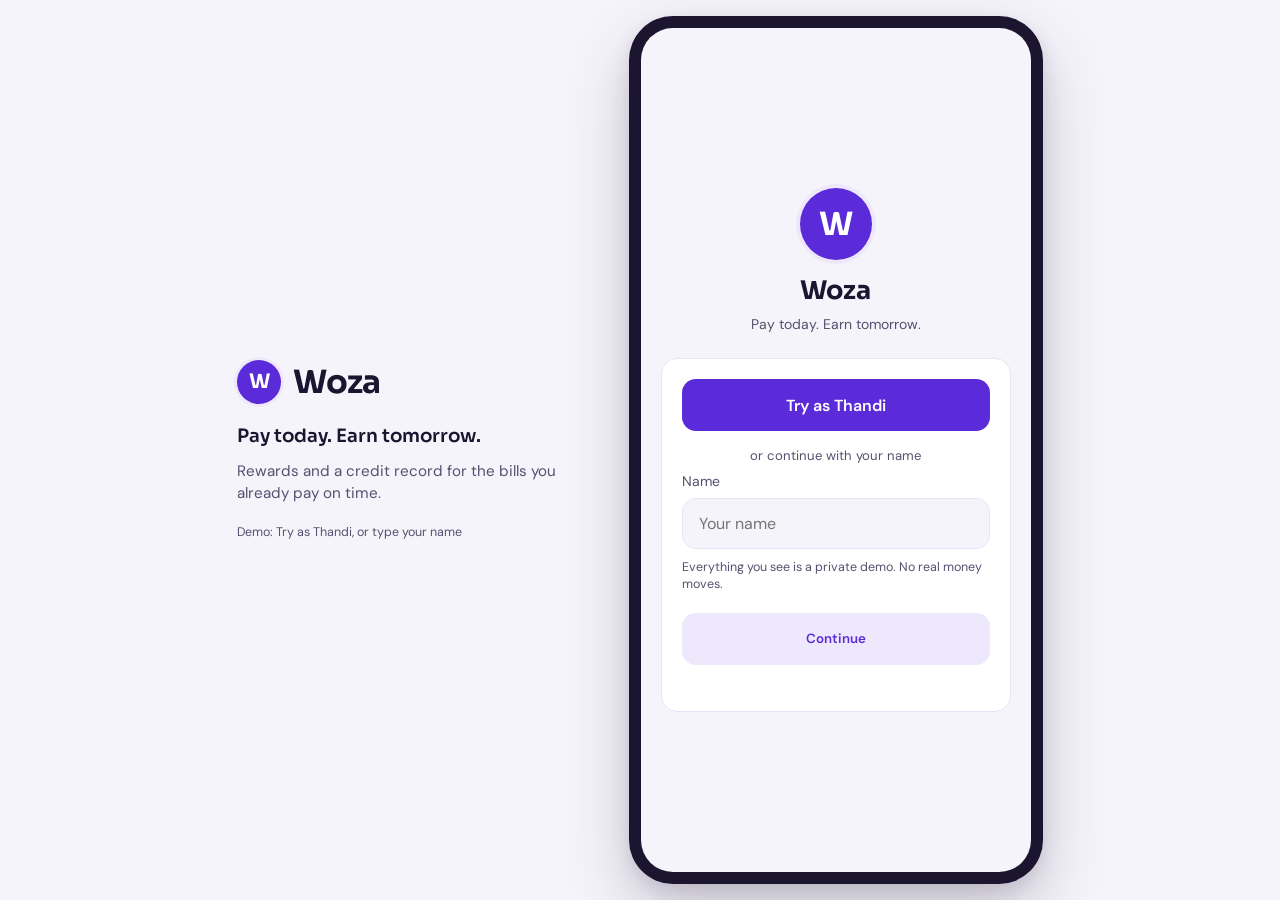
==== commit 9d7ccd37: "Scroll every tab to the top so the heading is the first thing you see. Co-authored-by: Cursor <curso" ====
--- a/static/index.html
+++ b/static/index.html
@@ -29,9 +29,19 @@
   <link rel="icon" href="/static/icon-192.png" type="image/png" sizes="192x192" />
   <link rel="preconnect" href="https://fonts.googleapis.com" />
   <link rel="preconnect" href="https://fonts.gstatic.com" crossorigin />
-  <link rel="stylesheet" href="https://fonts.googleapis.com/css2?family=DM+Sans:wght@400;500;600&family=Sora:wght@600;700&display=swap" media="print" onload="this.media='all'" />
-  <noscript><link rel="stylesheet" href="https://fonts.googleapis.com/css2?family=DM+Sans:wght@400;500;600&family=Sora:wght@600;700&display=swap" /></noscript>
-  <link rel="stylesheet" href="/static/woza-card.css?v=30" />
+  <link rel="preload" href="https://fonts.googleapis.com/css2?family=DM+Sans:wght@400;500;600&family=Sora:wght@600;700&display=swap" as="style" />
+  <link rel="stylesheet" href="https://fonts.googleapis.com/css2?family=DM+Sans:wght@400;500;600&family=Sora:wght@600;700&display=swap" />
+  <link rel="preload" href="/static/img/rent.webp" as="image" />
+  <link rel="preload" href="/static/img/airtime.webp" as="image" />
+  <link rel="preload" href="/static/img/fuel.webp" as="image" />
+  <link rel="preload" href="/static/img/cash.webp" as="image" />
+  <link rel="preload" href="/static/img/electricity.webp" as="image" />
+  <link rel="preload" href="/static/img/ride.webp" as="image" />
+  <link rel="preload" href="/static/img/data.webp" as="image" />
+  <link rel="preload" href="/static/img/groceries.webp" as="image" />
+  <link rel="preload" href="/static/img/restaurants.webp" as="image" />
+  <link rel="preload" href="/static/img/ebucks.webp" as="image" />
+  <link rel="stylesheet" href="/static/woza-card.css?v=37" />
   <style>
     :root {
       --bg: #F6F4FB;
@@ -61,17 +71,23 @@
       --ease-spring: cubic-bezier(0.34, 1.56, 0.64, 1);
     }
     * { box-sizing: border-box; margin: 0; padding: 0; }
-    html, body { height: 100%; }
+    html, body {
+      height: 100%;
+      overflow-x: hidden;
+      overscroll-behavior-x: none;
+    }
     body {
       font-family: "DM Sans", system-ui, sans-serif;
       background: var(--bg);
       color: var(--ink);
       -webkit-tap-highlight-color: transparent;
+      touch-action: pan-y;
     }
     .font-num { font-family: "Sora", sans-serif; font-weight: 700; font-variant-numeric: tabular-nums; letter-spacing: -0.045em; }
     .phone {
       max-width: 390px; min-height: 100%; margin: 0 auto; position: relative;
       padding-bottom: calc(var(--nav-h) + var(--safe-b) + 12px);
+      overflow-x: hidden;
     }
     .hidden { display: none !important; }
     button { font-family: inherit; cursor: pointer; border: none; background: none; color: inherit; }
@@ -160,10 +176,27 @@
       display: grid; grid-template-columns: 1fr 1fr 1fr; gap: 8px;
       margin: 12px 0;
     }
-    .month-bill { text-align: center; min-width: 0; }
+    .month-bill {
+      text-align: center; min-width: 0;
+      padding: 8px 4px 10px; border-radius: 12px;
+      min-height: 44px;
+    }
     .month-bill .icon-wrap { margin: 0 auto 6px; }
-    .month-bill .row-title { font-size: 0.82rem; }
+    .month-bill .row-title {
+      font-size: 0.82rem;
+      text-decoration: underline;
+      text-decoration-color: rgba(91, 43, 217, 0.35);
+      text-underline-offset: 3px;
+    }
     .month-bill .font-num { font-size: 0.88rem; margin-top: 2px; }
+    .month-bill-chevron {
+      display: inline-block; width: 12px; height: 12px; margin-left: 2px;
+      vertical-align: -1px;
+    }
+    .month-bill-chevron svg {
+      width: 12px; height: 12px; stroke: var(--muted); fill: none; stroke-width: 2;
+    }
+    .month-bill:active, .month-bill.is-press { background: var(--primary-soft); }
     .login-or {
       text-align: center; color: var(--muted); font-size: 0.82rem;
       margin: 16px 0 8px;
@@ -201,14 +234,19 @@
       line-height: 1.25; text-shadow: 0 1px 6px rgba(28, 21, 48, 0.4);
     }
     .reward-carousel {
-      display: flex; gap: 12px; overflow-x: auto; scroll-snap-type: x mandatory;
+      display: flex; align-items: stretch; gap: 12px;
+      overflow-x: auto; scroll-snap-type: x mandatory;
       padding: 4px 2px 10px; margin: 0 -4px;
+      touch-action: pan-x pan-y;
+      overscroll-behavior-x: contain;
     }
     .reward-card {
       flex: 0 0 78%; scroll-snap-align: start;
+      display: flex; flex-direction: column;
       background: var(--bg); border: 1px solid var(--line); border-radius: 16px;
       padding: 14px;
     }
+    .reward-card .btn-primary { margin-top: auto; }
     .reward-photo {
       height: 88px; border-radius: 12px; margin-bottom: 10px;
       background-color: #3A2468;
@@ -290,7 +328,72 @@
       font-family: "Sora", sans-serif; font-weight: 700; font-size: 0.92rem;
       letter-spacing: 0.08em; color: #9F1239; margin-top: 4px;
     }
-    .gold-perks { font-size: 0.82rem; line-height: 1.4; }
+    .gold-plate {
+      position: relative;
+      isolation: isolate;
+      overflow: hidden;
+      border-radius: 16px;
+      padding: 16px 16px 14px;
+      margin-bottom: 24px;
+      color: #3a2a08;
+      background:
+        repeating-linear-gradient(90deg, transparent, transparent 2px, rgba(90, 64, 15, 0.045) 2px, rgba(90, 64, 15, 0.045) 3px),
+        linear-gradient(145deg, #7a5a16 0%, #c9a04a 26%, #f3d98b 48%, #b8892b 70%, #8a6519 100%);
+      box-shadow:
+        inset 1px 1px 0 rgba(255, 243, 196, 0.55),
+        inset -1px -1px 0 rgba(90, 64, 15, 0.28),
+        0 12px 28px rgba(90, 64, 15, 0.22);
+    }
+    .gold-plate::before {
+      content: "";
+      position: absolute;
+      inset: 6px;
+      border-radius: 11px;
+      border: 1px solid rgba(90, 64, 15, 0.28);
+      box-shadow: inset 0 0 0 1px rgba(255, 243, 196, 0.28);
+      pointer-events: none;
+    }
+    .gold-plate-sheen {
+      position: absolute; inset: 0; pointer-events: none;
+      background: linear-gradient(118deg, transparent 32%, rgba(255, 243, 196, 0.42) 49%, transparent 64%);
+    }
+    .gold-plate-head {
+      position: relative; z-index: 1;
+      display: flex; align-items: center; justify-content: space-between; gap: 10px;
+    }
+    .gold-plate h3 {
+      font-family: "Sora", sans-serif; font-weight: 700; font-size: 0.98rem;
+      letter-spacing: 0.01em; margin: 0; color: #3a2a08;
+      text-shadow: 0 1px 0 rgba(255, 243, 196, 0.7);
+    }
+    .gold-plate-badge {
+      flex-shrink: 0;
+      font-family: "Sora", sans-serif; font-weight: 700; font-size: 0.62rem;
+      letter-spacing: 0.14em;
+      padding: 4px 8px; border-radius: 99px;
+      color: #3a2a08;
+      background: linear-gradient(180deg, #fff3c4 0%, #e2c36a 100%);
+      border: 1px solid rgba(90, 64, 15, 0.28);
+      box-shadow: inset 0 1px 0 rgba(255, 255, 255, 0.55);
+    }
+    .gold-plate-list {
+      position: relative; z-index: 1;
+      list-style: none; margin: 12px 0 0; padding: 0;
+      display: flex; flex-direction: column; gap: 7px;
+    }
+    .gold-plate-list li {
+      position: relative;
+      font-size: 0.82rem; font-weight: 600; line-height: 1.35; color: #3a2a08;
+      padding-left: 14px;
+      text-shadow: 0 1px 0 rgba(255, 243, 196, 0.45);
+    }
+    .gold-plate-list li::before {
+      content: "";
+      position: absolute; left: 0; top: 0.55em;
+      width: 6px; height: 6px; border-radius: 50%;
+      background: linear-gradient(180deg, #fff3c4, #8a6519);
+      box-shadow: 0 0 0 1px rgba(90, 64, 15, 0.25);
+    }
     .forecast-hero { text-align: center; padding: 20px 16px 16px; }
     .forecast-ring {
       width: 148px; height: 148px; border-radius: 50%;
@@ -319,7 +422,7 @@
       padding: 16px; margin-bottom: 24px;
     }
     .panel h3 { font-family: "Sora", sans-serif; font-weight: 600; font-size: 0.95rem; margin-bottom: 8px; }
-    .muted, .row-sub, .gold-perks, .home-status, .page-sub, .forecast-disclosure, .debit-label, .rewards-worth, .rewards-cash {
+    .muted, .row-sub, .home-status, .page-sub, .forecast-disclosure, .debit-label, .rewards-worth, .rewards-cash {
       text-wrap: pretty;
     }
     .muted { color: var(--muted); font-size: 0.875rem; line-height: 1.45; }
@@ -481,6 +584,15 @@
     }
     .sheet.open { transform: translate(-50%, 0); visibility: visible; pointer-events: auto; }
     .sheet h3 { font-family: "Sora", sans-serif; font-weight: 600; font-size: 1.1rem; margin-bottom: 12px; }
+    .sheet-head {
+      display: flex; align-items: center; justify-content: space-between; gap: 12px;
+      margin-bottom: 12px;
+    }
+    .sheet-head h3 { margin-bottom: 0; flex: 1; min-width: 0; }
+    .sheet-close {
+      flex-shrink: 0; min-height: 44px; padding: 0 12px;
+      font-weight: 600; font-size: 0.88rem; color: var(--primary);
+    }
     .sheet-actions { display: flex; flex-direction: column; gap: 10px; margin-top: 16px; }
     .sheet-actions .btn-primary { margin-top: 0; }
     .redeem-chips { display: flex; gap: 8px; margin-top: 10px; }
@@ -565,13 +677,37 @@
     @keyframes ripple {
       to { transform: translate(-50%, -50%) scale(12); opacity: 0; }
     }
-    #appView .screen { transition: opacity var(--t-fast) ease-out; }
-    #appView .screen.tab-enter { opacity: 0; }
-    #appView .screen.tab-leave {
+    .tab-viewport { position: relative; min-height: 100%; overflow-x: hidden; }
+    #appView .screen { overflow-anchor: none; }
+    #appView .screen:not(.is-active) {
       position: absolute; left: 0; right: 0; top: 0; width: 100%;
-      pointer-events: none;
-    }
-    #appView .screen.tab-leave-active { opacity: 0; }
+      visibility: hidden; pointer-events: none;
+    }
+    #appView .screen.is-active {
+      position: relative; visibility: visible; pointer-events: auto;
+      z-index: 1;
+    }
+    .tab-skeleton {
+      position: absolute; inset: 0; z-index: 2;
+      padding: 20px 20px 8px; background: var(--bg);
+    }
+    .sk {
+      background: #E4DEF3; border-radius: 14px; position: relative; overflow: hidden;
+    }
+    .sk::after {
+      content: ""; position: absolute; inset: 0;
+      background: linear-gradient(90deg, transparent, rgba(255,255,255,0.55), transparent);
+      animation: skShimmer 1.2s ease-in-out infinite;
+    }
+    .sk-title { height: 28px; width: 42%; margin-bottom: 16px; }
+    .sk-card { height: 188px; border-radius: 18px; margin-bottom: 16px; }
+    .sk-row { height: 56px; margin-bottom: 10px; }
+    .sk-grid { display: grid; grid-template-columns: 1fr 1fr; gap: 12px; margin-top: 8px; }
+    .sk-tile { aspect-ratio: 4 / 3; border-radius: 16px; }
+    @keyframes skShimmer {
+      from { transform: translateX(-100%); }
+      to { transform: translateX(100%); }
+    }
     .sheet-check { width: 56px; height: 56px; display: block; margin: 0 auto 12px; color: var(--verified); }
     .sheet-check-mark {
       fill: none; stroke: currentColor; stroke-width: 3; stroke-linecap: round; stroke-linejoin: round;
@@ -665,6 +801,7 @@
       .sheet-check-mark { stroke-dashoffset: 0 !important; }
       .is-press, .is-release, .tap-press { transform: none !important; transition: none !important; }
       #appView .screen { transition: none !important; }
+      .sk::after { animation: none !important; }
       .toast { transition: none !important; }
     }
     .profile-actions { margin-top: 20px; display: grid; grid-template-columns: 1fr 1fr; gap: 10px; }
@@ -686,6 +823,7 @@
       border: 1px solid var(--line); background: var(--bg); color: var(--primary);
     }
     .demo-note { font-size: 0.78rem; color: var(--muted); text-align: center; margin-top: 16px; }
+    .install-app { margin-top: 16px; }
     @media (prefers-reduced-motion: reduce) {
       .mem-points { transition: none !important; }
     }
@@ -727,7 +865,8 @@
       .desk-line { color: var(--muted); font-size: 0.95rem; line-height: 1.45; }
       .desk-hint { margin-top: 20px; font-size: 0.78rem; color: var(--muted); }
       .phone-frame {
-        display: block; flex-shrink: 0; box-sizing: content-box;
+        display: block; position: relative; overflow: hidden; flex-shrink: 0;
+        box-sizing: content-box;
         width: 390px; height: 844px; padding: 12px;
         background: #1C1530; border-radius: 44px;
         box-shadow: 0 28px 64px rgba(28, 21, 48, 0.22), 0 6px 18px rgba(28, 21, 48, 0.1);
@@ -746,6 +885,7 @@
         max-width: none; width: 100%; height: 100%; min-height: 0;
         overflow: hidden; padding-bottom: 0;
       }
+      .tab-viewport { height: 100%; }
       .phone .screen {
         height: 100%; overflow-x: hidden; overflow-y: auto;
         padding-bottom: calc(var(--nav-h) + 16px);
@@ -755,11 +895,28 @@
         transform: none; width: 100%; max-width: none;
         border-radius: 0 0 32px 32px;
       }
+      .sheet-backdrop,
+      .sheet,
+      .toast,
+      .streak-moment {
+        position: absolute;
+        max-width: 390px;
+      }
+      .sheet-backdrop { inset: 0; }
       .sheet {
-        left: 0; width: 100%; max-width: none;
-        transform: translateY(100%);
-      }
-      .sheet.open { transform: translateY(0); }
+        left: 50%; bottom: 0; width: 100%;
+        transform: translate(-50%, 100%);
+        max-height: calc(100% - 12px);
+      }
+      .sheet.open { transform: translate(-50%, 0); }
+      .toast {
+        left: 50%;
+        bottom: calc(var(--nav-h) + var(--safe-b) + 12px);
+      }
+      .streak-moment {
+        left: 50%; top: 0; transform: translateX(-50%);
+        width: 100%; height: 100%;
+      }
       .phone-screen .screen,
       .phone-screen .login-wrap {
         scrollbar-width: thin;
@@ -812,13 +969,28 @@
       <p class="err" id="loginErr"></p>
       <p class="muted" id="bootStatus" style="margin-top:12px;font-size:0.82rem;display:none">Connecting…</p>
     </div>
+    <button type="button" class="btn-secondary install-app hidden" id="installBtn" data-install-app>Install Woza</button>
   </div>
 
   <div id="appView" class="phone hidden">
-    <div id="screenHome" class="screen"></div>
-    <div id="screenRewards" class="screen hidden"></div>
-    <div id="screenPayments" class="screen hidden"></div>
-    <div id="screenRecord" class="screen hidden"></div>
+    <div class="tab-viewport" id="tabViewport">
+      <div id="tabSkeleton" class="tab-skeleton hidden" aria-hidden="true">
+        <div class="sk sk-title"></div>
+        <div class="sk sk-card"></div>
+        <div class="sk sk-row"></div>
+        <div class="sk sk-row"></div>
+        <div class="sk-grid">
+          <div class="sk sk-tile"></div>
+          <div class="sk sk-tile"></div>
+          <div class="sk sk-tile"></div>
+          <div class="sk sk-tile"></div>
+        </div>
+      </div>
+      <div id="screenHome" class="screen is-active"></div>
+      <div id="screenRewards" class="screen"></div>
+      <div id="screenPayments" class="screen"></div>
+      <div id="screenRecord" class="screen"></div>
+    </div>
     <nav class="nav" id="tabNav">
       <button type="button" data-tab="home" class="active"><svg viewBox="0 0 24 24"><path d="M3 10.5L12 3l9 7.5V20a1 1 0 01-1 1h-5v-6H9v6H4a1 1 0 01-1-1v-9.5z"/></svg>Home</button>
       <button type="button" data-tab="rewards"><svg viewBox="0 0 24 24"><path d="M12 7l1.2 3.6H17l-3 2.2 1.2 3.6L12 14.2 8.8 16.4 10 11.8 7 9.6h3.8L12 7z"/><rect x="3" y="9" width="18" height="12" rx="2"/></svg>Rewards</button>
@@ -838,7 +1010,7 @@
     </div>
   </div>
   <script src="/static/qrcode.js"></script>
-  <script src="/static/woza-card.js?v=30"></script>
+  <script src="/static/woza-card.js?v=37"></script>
 
   <script>
     const IC = {
@@ -904,7 +1076,7 @@
       const display = fmtRandCents(cents);
       const units = redeemUnits();
       if (id === "rent") return `${display} off rent`;
-      if (id === "electricity") return `${display} of electricity, about ${aboutUnits(rands, units.electricity)} units`;
+      if (id === "electricity") return `${display} prepaid · ${aboutUnits(rands, units.electricity)} units`;
       if (id === "ride") return `${display} off a ride`;
       if (id === "data") return `${display} of data, about ${aboutUnits(rands, units.data)} GB`;
       if (id === "fuel") return `${display} of fuel, about ${aboutUnits(rands, units.fuel)} litres`;
@@ -961,6 +1133,7 @@
     let scrollBillId = null;
     let progressOpen = 0;
     let homeIntroPlayed = false;
+    let flipHintSeen = false;
     let homeIntroTimers = [];
     let streakHold = null;
     let toastTimer = null;
@@ -1081,13 +1254,38 @@
 
     function membershipCard(u, compact) {
       syncWozaCardConfig();
-      return WozaCard.membershipCardStageHtml(u, compact, { hint: !compact });
+      return WozaCard.membershipCardStageHtml(u, compact, { hint: !compact && !flipHintSeen });
+    }
+
+    function mountTierCard() {
+      const slot = document.getElementById("tierCardSlot");
+      if (!slot || !state) return;
+      let card = document.getElementById("tierCard");
+      if (card) {
+        if (card.parentElement !== slot) slot.appendChild(card);
+      } else {
+        slot.innerHTML = membershipCard(state.user, false);
+        card = slot.querySelector("[data-card-flip]");
+        if (card) card.id = "tierCard";
+      }
+      const pts = slot.querySelector(".mem-points");
+      if (pts) pts.textContent = fmtPts(displayPointsInitialized ? displayPoints : userPoints(state.user));
     }
 
     function bindMembershipCards() {
       syncWozaCardConfig();
       WozaCard.bindMembershipCards();
       WozaCard.bindCardFlips();
+      document.querySelectorAll("[data-card-flip]").forEach((stage) => {
+        if (stage._hintBound) return;
+        stage._hintBound = true;
+        stage.addEventListener("click", (e) => {
+          if (e.target.closest("button")) return;
+          if (flipHintSeen) return;
+          flipHintSeen = true;
+          stage.querySelectorAll(".card-flip-hint").forEach((el) => el.remove());
+        });
+      });
     }
 
     function prefersReduced() {
@@ -1215,7 +1413,7 @@
       const nextMonths = Number((data.user && data.user.months_on_time) || 0);
       const celebrate = nextMonths > prevMonths;
       if (celebrate) streakHold = prevMonths;
-      state = data;
+      applyState(data);
       renderAll();
       animatePoints(prevPts, userPoints(state.user));
       if (celebrate) {
@@ -1322,14 +1520,16 @@
         lineHtml = `<p class="home-status">Pay on ${escapeHtml(due)} to make it ${months + 1}.</p>`;
       }
       const monthBills = bills.map((b) => `
-        <div class="month-bill">
+        <button type="button" class="month-bill" data-month-bill="${Number(b.id)}">
           <span class="icon-wrap">${IC[b.category] || IC.rent}</span>
-          <div class="row-title">${escapeHtml(shortBillName(b))}</div>
+          <div class="row-title">${escapeHtml(shortBillName(b))}<span class="month-bill-chevron">${IC.chevron}</span></div>
           <div class="font-num">${escapeHtml(b.amount_display || randFromCents(b.amount_cents))}</div>
-        </div>`).join("");
+        </button>`).join("");
       const payBtnHtml = (p.payable_outstanding && payAmt)
         ? `<button type="button" class="btn-primary" id="homePayWoza">Pay ${escapeHtml(payAmt)} through Woza</button>`
         : "";
+      const parked = document.getElementById("tierCard");
+      if (parked) parked.remove();
       document.getElementById("screenHome").innerHTML = `
         <div class="home-head">
           <h2 class="page-title home-greeting">${localGreeting(u.name)}</h2>
@@ -1337,7 +1537,7 @@
             <svg viewBox="0 0 24 24"><circle cx="12" cy="12" r="3"/><path d="M19.4 15a1.7 1.7 0 0 0 .3 1.8l.1.1a2 2 0 1 1-2.8 2.8l-.1-.1a1.7 1.7 0 0 0-1.8-.3 1.7 1.7 0 0 0-1 1.5V21a2 2 0 1 1-4 0v-.1a1.7 1.7 0 0 0-1-1.5 1.7 1.7 0 0 0-1.8.3l-.1.1a2 2 0 1 1-2.8-2.8l.1-.1a1.7 1.7 0 0 0 .3-1.8 1.7 1.7 0 0 0-1.5-1H3a2 2 0 1 1 0-4h.1a1.7 1.7 0 0 0 1.5-1 1.7 1.7 0 0 0-.3-1.8l-.1-.1a2 2 0 1 1 2.8-2.8l.1.1a1.7 1.7 0 0 0 1.8.3H9a1.7 1.7 0 0 0 1-1.5V3a2 2 0 1 1 4 0v.1a1.7 1.7 0 0 0 1 1.5 1.7 1.7 0 0 0 1.8-.3l.1.1a2 2 0 1 1 2.8 2.8l-.1.1a1.7 1.7 0 0 0-.3 1.8V9c.3.6.9 1 1.5 1H21a2 2 0 1 1 0 4h-.1a1.7 1.7 0 0 0-1.5 1z"/></svg>
           </button>
         </div>
-        ${membershipCard(u, false)}
+        <div id="tierCardSlot"></div>
         <div class="section panel" id="streakWheel">
           <div class="forecast-ring streak-ring" style="--forecast-offset:${streakOffset(months)}">
             <svg viewBox="0 0 148 148" aria-hidden="true">
@@ -1357,6 +1557,7 @@
           <div class="month-bills">${monthBills}</div>
           ${payBtnHtml}
         </div>`;
+      mountTierCard();
       const payBtn = document.getElementById("homePayWoza");
       if (payBtn) payBtn.onclick = () => showTab("payments");
       const nudge = document.getElementById("homeNudge");
@@ -1365,6 +1566,14 @@
       }
       const gear = document.getElementById("homeGear");
       if (gear) gear.onclick = openHomeSettings;
+      document.querySelectorAll("#thisMonth [data-month-bill]").forEach((btn) => {
+        btn.onclick = () => {
+          const bill = paymentBillById(btn.dataset.monthBill);
+          if (!bill) return;
+          if (bill.category === "car" || bill.is_bank_debit) openCarDebitSheet(bill);
+          else openPaySheet(bill);
+        };
+      });
     }
 
     function renderPayments() {
@@ -1431,6 +1640,31 @@
       ebucks: "/static/img/ebucks.webp",
       cash: "/static/img/cash.webp",
     };
+    function preloadAssets() {
+      if (preloadAssets._p) return preloadAssets._p;
+      const imgs = Object.values(PHOTO).map(
+        (src) =>
+          new Promise((resolve) => {
+            const img = new Image();
+            img.onload = resolve;
+            img.onerror = resolve;
+            img.src = src;
+          })
+      );
+      const fonts = document.fonts
+        ? Promise.all([
+            document.fonts.load("700 28px Sora"),
+            document.fonts.load("600 16px Sora"),
+            document.fonts.load("400 16px 'DM Sans'"),
+            document.fonts.load("500 16px 'DM Sans'"),
+            document.fonts.load("600 16px 'DM Sans'"),
+            document.fonts.ready,
+          ]).catch(() => {})
+        : Promise.resolve();
+      preloadAssets._p = Promise.all([...imgs, fonts]);
+      return preloadAssets._p;
+    }
+
     const TILE_PHOTO = { home: "rent", airtime: "airtime", fuel: "fuel", money: "cash" };
     const CARD_PHOTO = {
       rent: "rent", electricity: "electricity", ride: "ride", data: "data", air: "airtime",
@@ -1445,7 +1679,7 @@
         art: "home",
         cards: [
           { option: "rent", points: 12000, art: "rent", title: "R180 off next rent", get: "1.5c per point", confirm: "Redeem 12 000 points for R180 off your next rent?" },
-          { option: "electricity", points: 8000, art: "electricity", title: "R120 prepaid electricity, about 55 units", get: "1.5c per point", confirm: "Redeem 8 000 points for R120 prepaid electricity?" },
+          { option: "electricity", points: 8000, art: "electricity", title: "R120 prepaid · 55 units", get: "1.5c per point", confirm: "Redeem 8 000 points for R120 prepaid electricity?" },
           { option: "ride", points: 6000, art: "ride", title: "R90 off a ride", get: "1.5c per point", confirm: "Redeem 6 000 points for R90 off a ride?" },
         ],
       },
@@ -1524,8 +1758,17 @@
               </div>`).join("")
             : `<p class="voucher-empty">Redeem a reward — it lands here.</p>`}
         </div>
-        <div class="panel section">
-          <p class="gold-perks">Your Gold perks — 2 grace months available · your record is shareable with lenders · Black unlocks priority partner offers</p>
+        <div class="gold-plate section">
+          <div class="gold-plate-sheen" aria-hidden="true"></div>
+          <div class="gold-plate-head">
+            <h3>Your Gold perks</h3>
+            <span class="gold-plate-badge">GOLD</span>
+          </div>
+          <ul class="gold-plate-list">
+            <li>2 grace months available</li>
+            <li>Record shareable with lenders</li>
+            <li>Black unlocks priority offers</li>
+          </ul>
         </div>
         <p class="muted" style="font-size:0.72rem;text-align:center">Partner deals coming soon — your points will work with FNB partner apps.</p>`;
       document.querySelectorAll("#screenRewards [data-cat]").forEach((btn) => {
@@ -1554,10 +1797,14 @@
       if (!cat) return;
       const pts = userPoints(state.user);
       openSheet(`
-        <h3>${escapeHtml(cat.name)}</h3>
+        <div class="sheet-head">
+          <h3>${escapeHtml(cat.name)}</h3>
+          <button type="button" class="sheet-close" id="closeCategory">Close</button>
+        </div>
         <div class="reward-carousel" id="rewardCarousel">
           ${cat.cards.map((card) => rewardCardHtml(card, pts)).join("")}
         </div>`);
+      document.getElementById("closeCategory").onclick = closeSheet;
       document.querySelectorAll("#rewardCarousel [data-redeem-opt]").forEach((btn) => {
         btn.onclick = () => {
           const card = cat.cards.find((c) => c.option === btn.dataset.redeemOpt && String(c.points) === btn.dataset.redeemPts);
@@ -1581,7 +1828,7 @@
           body: JSON.stringify({ option: card.option, points: card.points }),
         });
         closeSheet();
-        state = data;
+        applyState(data);
         renderAll();
         animatePoints(prev, userPoints(state.user));
         if (navigator.vibrate) navigator.vibrate(12);
@@ -1657,6 +1904,7 @@
           <div class="row-sub">${bank.consent_active ? escapeHtml(bank.consent_until) : "Consent revoked"}</div>
         </button>` : ""}
         <div class="sheet-actions">
+          ${canOfferInstall() ? `<button type="button" class="btn-secondary" id="installAppBtn">Install Woza</button>` : ""}
           <button type="button" class="btn-secondary" id="signOutBtn">Sign out</button>
           <button type="button" class="btn-primary" id="resetBtn" style="background:#b91c1c">Reset demo</button>
         </div>
@@ -1665,6 +1913,8 @@
       if (bankBtn) bankBtn.onclick = openBankSheet;
       document.getElementById("resetBtn").onclick = openResetSheet;
       document.getElementById("signOutBtn").onclick = () => withBusy(signOut, { toast: false });
+      const installAppBtn = document.getElementById("installAppBtn");
+      if (installAppBtn) installAppBtn.onclick = promptInstall;
     }
 
     function renderRecord() {
@@ -1758,11 +2008,11 @@
 
     async function loadForecast() {
       forecastState = await api("/api/forecast");
-      if (state) {
-        renderHome();
-        renderRecord();
-        bindMembershipCards();
-      }
+    }
+
+    function warmSecondary() {
+      loadForecast().catch(() => {});
+      preloadAssets();
     }
 
     function openShareSheet() {
@@ -1834,65 +2084,86 @@
       });
     }
 
-    function renderAll() {
+    function applyState(data) {
+      if (data) state = data;
       if (!state) return;
       displayPoints = userPoints(state.user);
       displayPointsInitialized = true;
+    }
+
+    function renderAll() {
+      if (!state) return;
+      applyState(state);
+      const card = document.getElementById("tierCard");
       renderHome();
       renderPayments();
       renderRewards();
       renderRecord();
+      if (card) mountTierCard();
       bindMembershipCards();
-      loadForecast()
-        .then(() => playHomeIntro(state.user))
-        .catch(() => playHomeIntro(state.user));
+    }
+
+    function showSkeleton() {
+      const sk = document.getElementById("tabSkeleton");
+      if (sk) sk.classList.remove("hidden");
+    }
+
+    function hideSkeleton() {
+      const sk = document.getElementById("tabSkeleton");
+      if (sk) sk.classList.add("hidden");
+    }
+
+    function showAppChrome() {
+      document.getElementById("loginView").classList.add("hidden");
+      document.getElementById("appView").classList.remove("hidden");
+    }
+
+    function enterApp(data) {
+      applyState(data);
+      hideSkeleton();
+      renderAll();
+      goHomeImmediate();
+      playHomeIntro(state.user);
+      warmSecondary();
     }
 
     function goHomeImmediate() {
-      closeSheet();
-      Object.values(TAB_SCREENS).forEach((s) => {
-        const el = document.getElementById("screen" + s);
+      showTab("home");
+    }
+
+    function resetTabScroll(screen) {
+      const nodes = [
+        screen,
+        document.getElementById("tabViewport"),
+        document.getElementById("appView"),
+        document.querySelector(".phone-screen"),
+        document.scrollingElement,
+        document.documentElement,
+        document.body,
+      ];
+      nodes.forEach((el) => {
         if (!el) return;
-        const home = s === "Home";
-        el.classList.toggle("hidden", !home);
-        el.classList.remove("tab-enter", "tab-leave", "tab-leave-active");
+        el.scrollTop = 0;
+        el.scrollLeft = 0;
       });
-      document.querySelectorAll("#tabNav button").forEach((b) => {
-        b.classList.toggle("active", b.dataset.tab === "home");
-      });
+      window.scrollTo(0, 0);
     }
 
     function showTab(name) {
       closeSheet();
       if (name !== "record") recordMode = "record";
-      const next = document.getElementById("screen" + (TAB_SCREENS[name] || "Home"));
-      const cur = [...document.querySelectorAll("#appView .screen")].find((el) => !el.classList.contains("hidden") && el !== next);
-      document.querySelectorAll("#tabNav button").forEach(b => b.classList.toggle("active", b.dataset.tab === name));
-      if (name === "record") loadForecast().catch(() => {});
-      if (!next || next === cur) {
-        if (next) next.classList.remove("hidden");
-        return;
-      }
-      const others = Object.values(TAB_SCREENS).map(s => document.getElementById("screen" + s)).filter(el => el && el !== next && el !== cur);
-      others.forEach(el => { el.classList.add("hidden"); el.classList.remove("tab-enter", "tab-leave", "tab-leave-active"); });
-      if (!cur || prefersReduced()) {
-        if (cur) cur.classList.add("hidden");
-        next.classList.remove("hidden", "tab-enter", "tab-leave", "tab-leave-active");
-        return;
-      }
-      next.classList.remove("hidden");
-      next.classList.add("tab-enter");
-      cur.classList.add("tab-leave");
-      requestAnimationFrame(() => {
-        requestAnimationFrame(() => {
-          next.classList.remove("tab-enter");
-          cur.classList.add("tab-leave-active");
-        });
+      const nextId = "screen" + (TAB_SCREENS[name] || "Home");
+      document.querySelectorAll("#tabNav button").forEach((b) => b.classList.toggle("active", b.dataset.tab === name));
+      let next = null;
+      document.querySelectorAll("#appView .screen").forEach((el) => {
+        const on = el.id === nextId;
+        el.classList.toggle("is-active", on);
+        el.classList.remove("hidden", "tab-enter", "tab-leave", "tab-leave-active");
+        el.setAttribute("aria-hidden", on ? "false" : "true");
+        if (on) next = el;
       });
-      setTimeout(() => {
-        cur.classList.add("hidden");
-        cur.classList.remove("tab-leave", "tab-leave-active");
-      }, 150);
+      resetTabScroll(next);
+      requestAnimationFrame(() => resetTabScroll(next));
     }
 
     function openSheet(html) {
@@ -1919,6 +2190,17 @@
         busy = false;
         document.getElementById("appView").classList.remove("busy");
       }
+    }
+
+    function openCarDebitSheet(bill) {
+      const amt = bill.amount_display || randFromCents(bill.amount_cents);
+      const due = dueShortDate();
+      openSheet(`
+        <h3>Car instalment · ${escapeHtml(amt)} · debit order ${escapeHtml(due)} · confirmed by your bank when it clears</h3>
+        <div class="sheet-actions">
+          <button type="button" class="btn-secondary" id="closeCarDebit">Close</button>
+        </div>`);
+      document.getElementById("closeCarDebit").onclick = closeSheet;
     }
 
     function openPaySheet(bill) {
@@ -1991,9 +2273,15 @@
         recordMode = "record";
         rewardsTab = "redeem";
         armHomeIntro();
+        flipHintSeen = false;
         try { sessionStorage.removeItem("woza.flipHint"); } catch { /* ignore */ }
         closeSheet();
+        const dead = document.getElementById("tierCard");
+        if (dead) dead.remove();
+        applyState(state);
         renderAll();
+        playHomeIntro(state.user);
+        warmSecondary();
         toast("Demo reset");
       });
     }
@@ -2045,16 +2333,28 @@
       const n = (name || "").trim();
       if (!n) throw new Error("Enter your name");
       try { sessionStorage.setItem("woza.displayName", n); } catch { /* ignore */ }
-      await api("/api/login", { method: "POST", body: JSON.stringify({ name: n }) });
-      state = await api("/api/me");
-      armHomeIntro();
-      goHomeImmediate();
-      document.getElementById("loginView").classList.add("hidden");
-      document.getElementById("appView").classList.remove("hidden");
-      renderAll();
+      showAppChrome();
+      showSkeleton();
+      const assets = preloadAssets();
+      try {
+        const data = await api("/api/login", { method: "POST", body: JSON.stringify({ name: n }) });
+        await assets;
+        armHomeIntro();
+        enterApp(data);
+      } catch (err) {
+        hideSkeleton();
+        document.getElementById("appView").classList.add("hidden");
+        document.getElementById("loginView").classList.remove("hidden");
+        throw err;
+      }
     }
 
     document.getElementById("sheetBackdrop").onclick = closeSheet;
+    document.addEventListener("keydown", (e) => {
+      if (e.key === "Escape" && document.getElementById("sheet").classList.contains("open")) {
+        closeSheet();
+      }
+    });
     document.getElementById("tabNav").addEventListener("click", e => {
       const btn = e.target.closest("button[data-tab]");
       if (btn) showTab(btn.dataset.tab);
@@ -2078,12 +2378,15 @@
       const bootEl = document.getElementById("bootStatus");
       bootEl.style.display = "block";
       try {
-        state = await api("/api/me");
-        goHomeImmediate();
-        document.getElementById("loginView").classList.add("hidden");
-        document.getElementById("appView").classList.remove("hidden");
-        renderAll();
+        const assets = preloadAssets();
+        const data = await api("/api/me");
+        await assets;
+        showAppChrome();
+        enterApp(data);
       } catch {
+        hideSkeleton();
+        document.getElementById("appView").classList.add("hidden");
+        document.getElementById("loginView").classList.remove("hidden");
         renderLoginHint();
       }
       finally { bootEl.style.display = "none"; }
@@ -2096,9 +2399,64 @@
       if (/^172\.(1[6-9]|2\d|3[01])\.\d{1,3}\.\d{1,3}$/.test(h)) return false;
       return true;
     }
+    let deferredInstall = null;
+    function isStandaloneApp() {
+      return window.matchMedia("(display-mode: standalone)").matches
+        || window.matchMedia("(display-mode: fullscreen)").matches
+        || navigator.standalone === true;
+    }
+    function isIosSafari() {
+      const ua = navigator.userAgent || "";
+      const ios = /iPad|iPhone|iPod/.test(ua)
+        || (navigator.platform === "MacIntel" && navigator.maxTouchPoints > 1);
+      return ios && /WebKit/i.test(ua) && !/CriOS|FxiOS|EdgiOS|OPiOS/.test(ua);
+    }
+    function canOfferInstall() {
+      return !isStandaloneApp() && !!(deferredInstall || isIosSafari());
+    }
+    function showInstallButtons() {
+      if (isStandaloneApp()) return;
+      document.querySelectorAll("[data-install-app]").forEach((el) => el.classList.remove("hidden"));
+    }
+    function hideInstallButtons() {
+      document.querySelectorAll("[data-install-app]").forEach((el) => el.classList.add("hidden"));
+    }
+    function openIosInstallSheet() {
+      openSheet(`
+        <h3>Add Woza to your Home Screen</h3>
+        <p class="muted">Tap Share, then Add to Home Screen. Woza opens like an app.</p>
+        <div class="sheet-actions">
+          <button type="button" class="btn-primary" id="closeInstallHint">Close</button>
+        </div>`);
+      document.getElementById("closeInstallHint").onclick = closeSheet;
+    }
+    async function promptInstall() {
+      if (deferredInstall) {
+        deferredInstall.prompt();
+        const choice = await deferredInstall.userChoice.catch(() => null);
+        deferredInstall = null;
+        if (choice && choice.outcome === "accepted") hideInstallButtons();
+        return;
+      }
+      if (isIosSafari()) openIosInstallSheet();
+    }
+    window.addEventListener("beforeinstallprompt", (e) => {
+      e.preventDefault();
+      deferredInstall = e;
+      showInstallButtons();
+    });
+    window.addEventListener("appinstalled", hideInstallButtons);
+    if (isIosSafari() && !isStandaloneApp()) showInstallButtons();
+    const installBtn = document.getElementById("installBtn");
+    if (installBtn) installBtn.onclick = promptInstall;
     if ("serviceWorker" in navigator) {
       if (useServiceWorker()) {
-        navigator.serviceWorker.register("/static/sw.js?v=30").catch(() => {});
+        navigator.serviceWorker.getRegistrations().then((regs) => {
+          regs.forEach((r) => {
+            if (r.scope.includes("/static")) r.unregister();
+          });
+        });
+        navigator.serviceWorker.register("/sw.js?v=37", { scope: "/" }).catch(() => {});
       } else {
         navigator.serviceWorker.getRegistrations().then((regs) => {
           regs.forEach((r) => r.unregister());
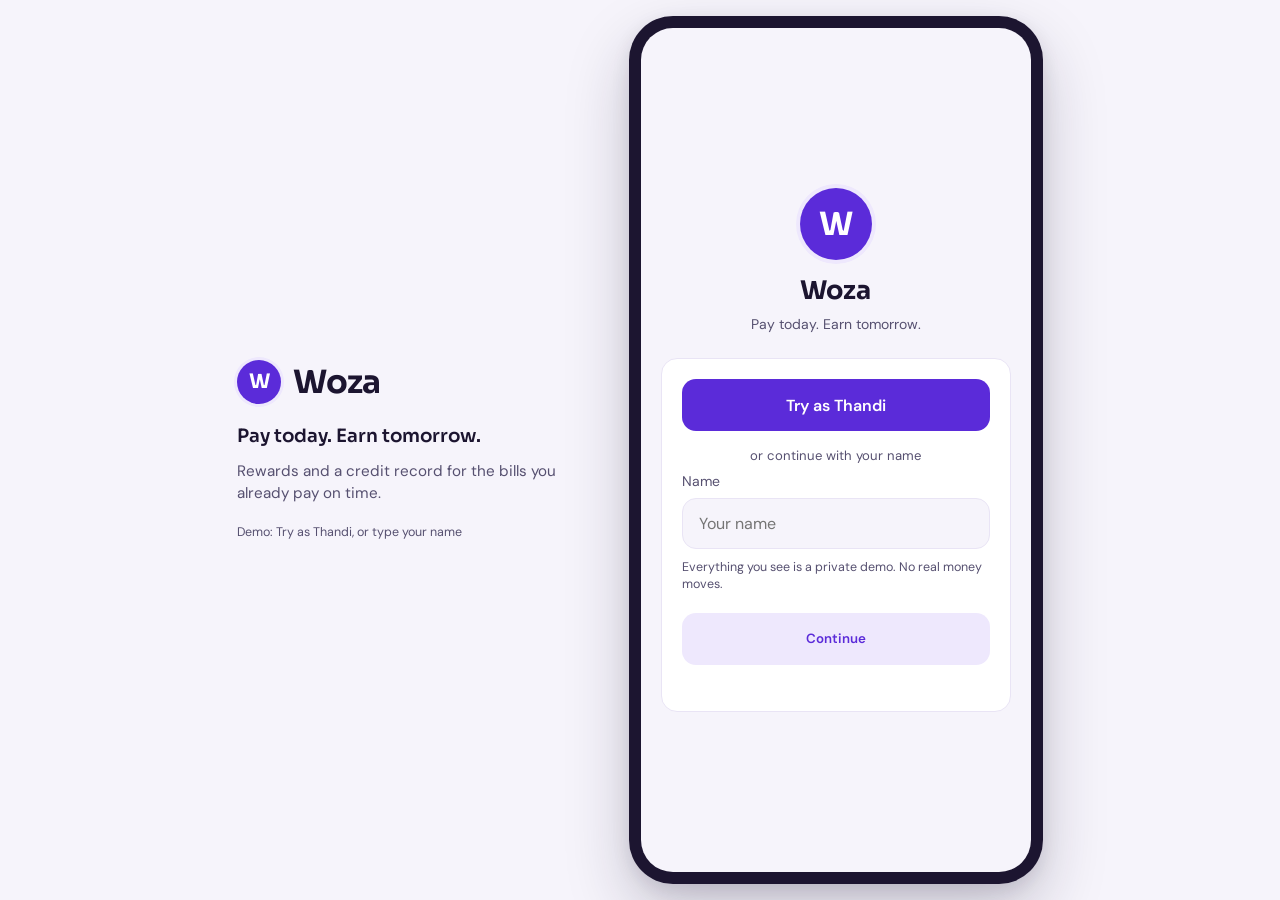
==== commit d7f9955d: "Keep each tab in its own scroller so Rewards always opens on the heading. Co-authored-by: Cursor <cu" ====
--- a/static/index.html
+++ b/static/index.html
@@ -41,7 +41,7 @@
   <link rel="preload" href="/static/img/groceries.webp" as="image" />
   <link rel="preload" href="/static/img/restaurants.webp" as="image" />
   <link rel="preload" href="/static/img/ebucks.webp" as="image" />
-  <link rel="stylesheet" href="/static/woza-card.css?v=37" />
+  <link rel="stylesheet" href="/static/woza-card.css?v=38" />
   <style>
     :root {
       --bg: #F6F4FB;
@@ -73,8 +73,9 @@
     * { box-sizing: border-box; margin: 0; padding: 0; }
     html, body {
       height: 100%;
-      overflow-x: hidden;
-      overscroll-behavior-x: none;
+      height: 100dvh;
+      overflow: hidden;
+      overscroll-behavior: none;
     }
     body {
       font-family: "DM Sans", system-ui, sans-serif;
@@ -85,16 +86,16 @@
     }
     .font-num { font-family: "Sora", sans-serif; font-weight: 700; font-variant-numeric: tabular-nums; letter-spacing: -0.045em; }
     .phone {
-      max-width: 390px; min-height: 100%; margin: 0 auto; position: relative;
-      padding-bottom: calc(var(--nav-h) + var(--safe-b) + 12px);
-      overflow-x: hidden;
+      max-width: 390px; height: 100%; min-height: 0; margin: 0 auto; position: relative;
+      overflow: hidden;
     }
     .hidden { display: none !important; }
     button { font-family: inherit; cursor: pointer; border: none; background: none; color: inherit; }
     .screen { padding: 20px 20px 8px; }
     .section { margin-bottom: 24px; }
     .login-wrap {
-      min-height: 100vh; display: flex; flex-direction: column; justify-content: center;
+      min-height: 100%; height: 100%; overflow-y: auto;
+      display: flex; flex-direction: column; justify-content: center;
       padding: 32px 20px; max-width: 390px; margin: 0 auto;
     }
     .login-card {
@@ -677,8 +678,18 @@
     @keyframes ripple {
       to { transform: translate(-50%, -50%) scale(12); opacity: 0; }
     }
-    .tab-viewport { position: relative; min-height: 100%; overflow-x: hidden; }
-    #appView .screen { overflow-anchor: none; }
+    .tab-viewport {
+      position: relative; height: 100%; min-height: 0; overflow: hidden;
+    }
+    #appView .screen {
+      overflow-anchor: none;
+      overflow-x: hidden;
+      overflow-y: auto;
+      -webkit-overflow-scrolling: touch;
+      overscroll-behavior: contain;
+      height: 100%;
+      padding-bottom: calc(var(--nav-h) + var(--safe-b) + 16px);
+    }
     #appView .screen:not(.is-active) {
       position: absolute; left: 0; right: 0; top: 0; width: 100%;
       visibility: hidden; pointer-events: none;
@@ -1010,7 +1021,7 @@
     </div>
   </div>
   <script src="/static/qrcode.js"></script>
-  <script src="/static/woza-card.js?v=37"></script>
+  <script src="/static/woza-card.js?v=38"></script>
 
   <script>
     const IC = {
@@ -2127,26 +2138,20 @@
       warmSecondary();
     }
 
+    try { history.scrollRestoration = "manual"; } catch { /* ignore */ }
+
     function goHomeImmediate() {
       showTab("home");
     }
 
-    function resetTabScroll(screen) {
-      const nodes = [
-        screen,
-        document.getElementById("tabViewport"),
-        document.getElementById("appView"),
-        document.querySelector(".phone-screen"),
-        document.scrollingElement,
-        document.documentElement,
-        document.body,
-      ];
-      nodes.forEach((el) => {
-        if (!el) return;
-        el.scrollTop = 0;
-        el.scrollLeft = 0;
-      });
+    function pinTabToTop(screen) {
+      if (!screen) return;
+      screen.scrollTop = 0;
+      screen.scrollLeft = 0;
       window.scrollTo(0, 0);
+      if (document.scrollingElement) document.scrollingElement.scrollTop = 0;
+      document.documentElement.scrollTop = 0;
+      document.body.scrollTop = 0;
     }
 
     function showTab(name) {
@@ -2162,8 +2167,11 @@
         el.setAttribute("aria-hidden", on ? "false" : "true");
         if (on) next = el;
       });
-      resetTabScroll(next);
-      requestAnimationFrame(() => resetTabScroll(next));
+      pinTabToTop(next);
+      requestAnimationFrame(() => {
+        pinTabToTop(next);
+        requestAnimationFrame(() => pinTabToTop(next));
+      });
     }
 
     function openSheet(html) {
@@ -2456,7 +2464,7 @@
             if (r.scope.includes("/static")) r.unregister();
           });
         });
-        navigator.serviceWorker.register("/sw.js?v=37", { scope: "/" }).catch(() => {});
+        navigator.serviceWorker.register("/sw.js?v=38", { scope: "/" }).catch(() => {});
       } else {
         navigator.serviceWorker.getRegistrations().then((regs) => {
           regs.forEach((r) => r.unregister());
